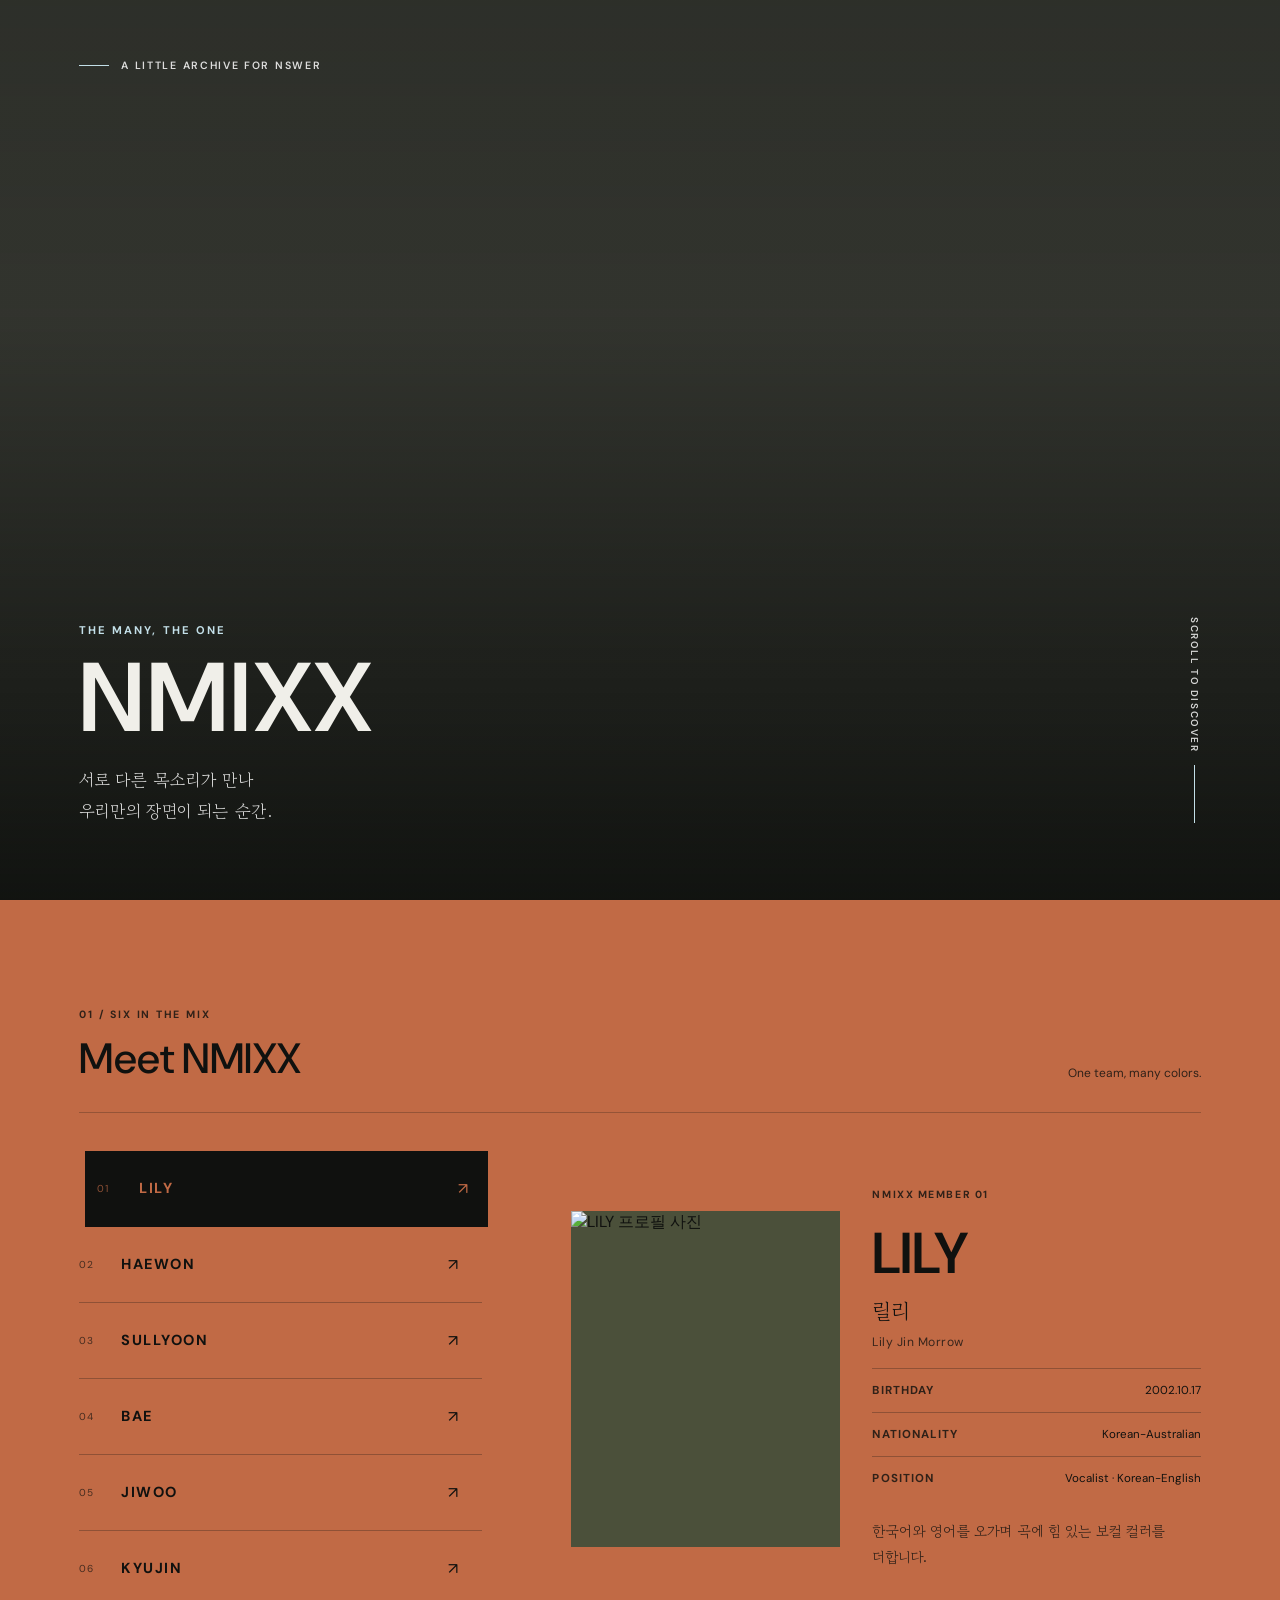
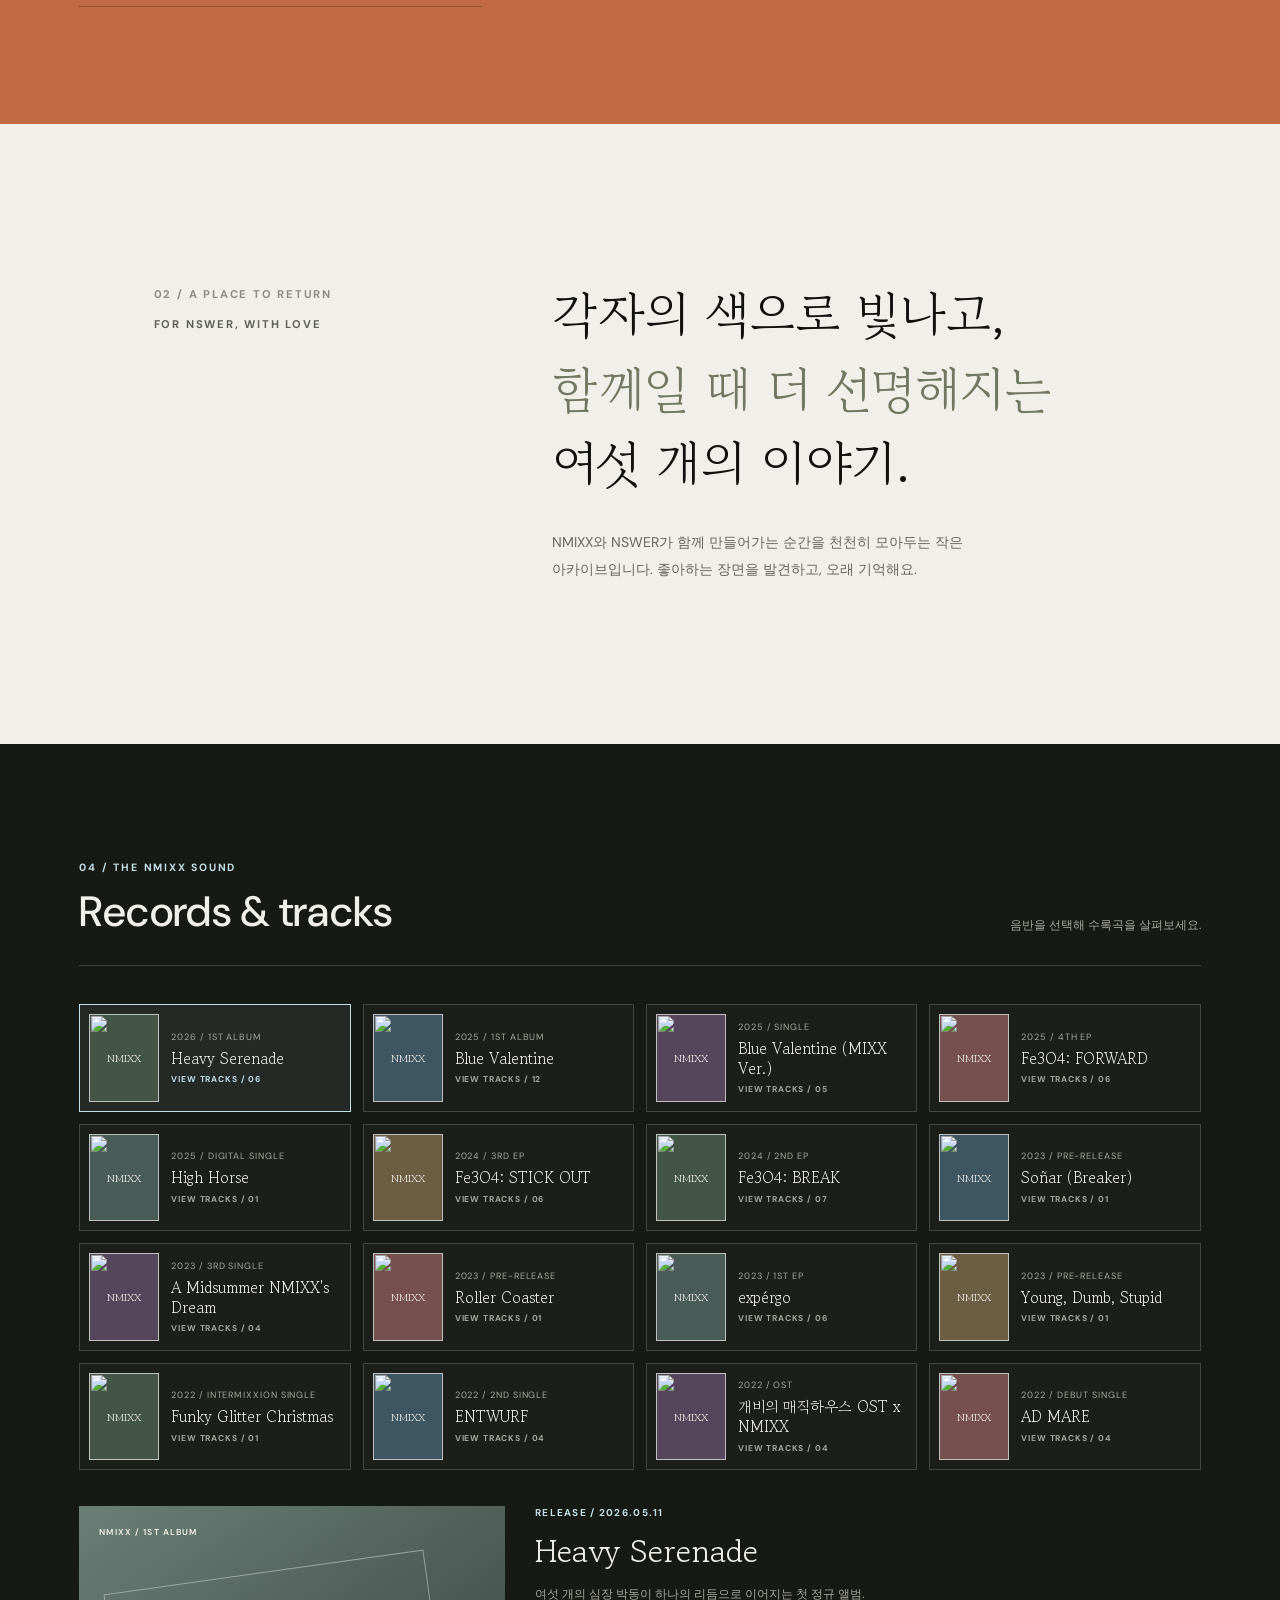
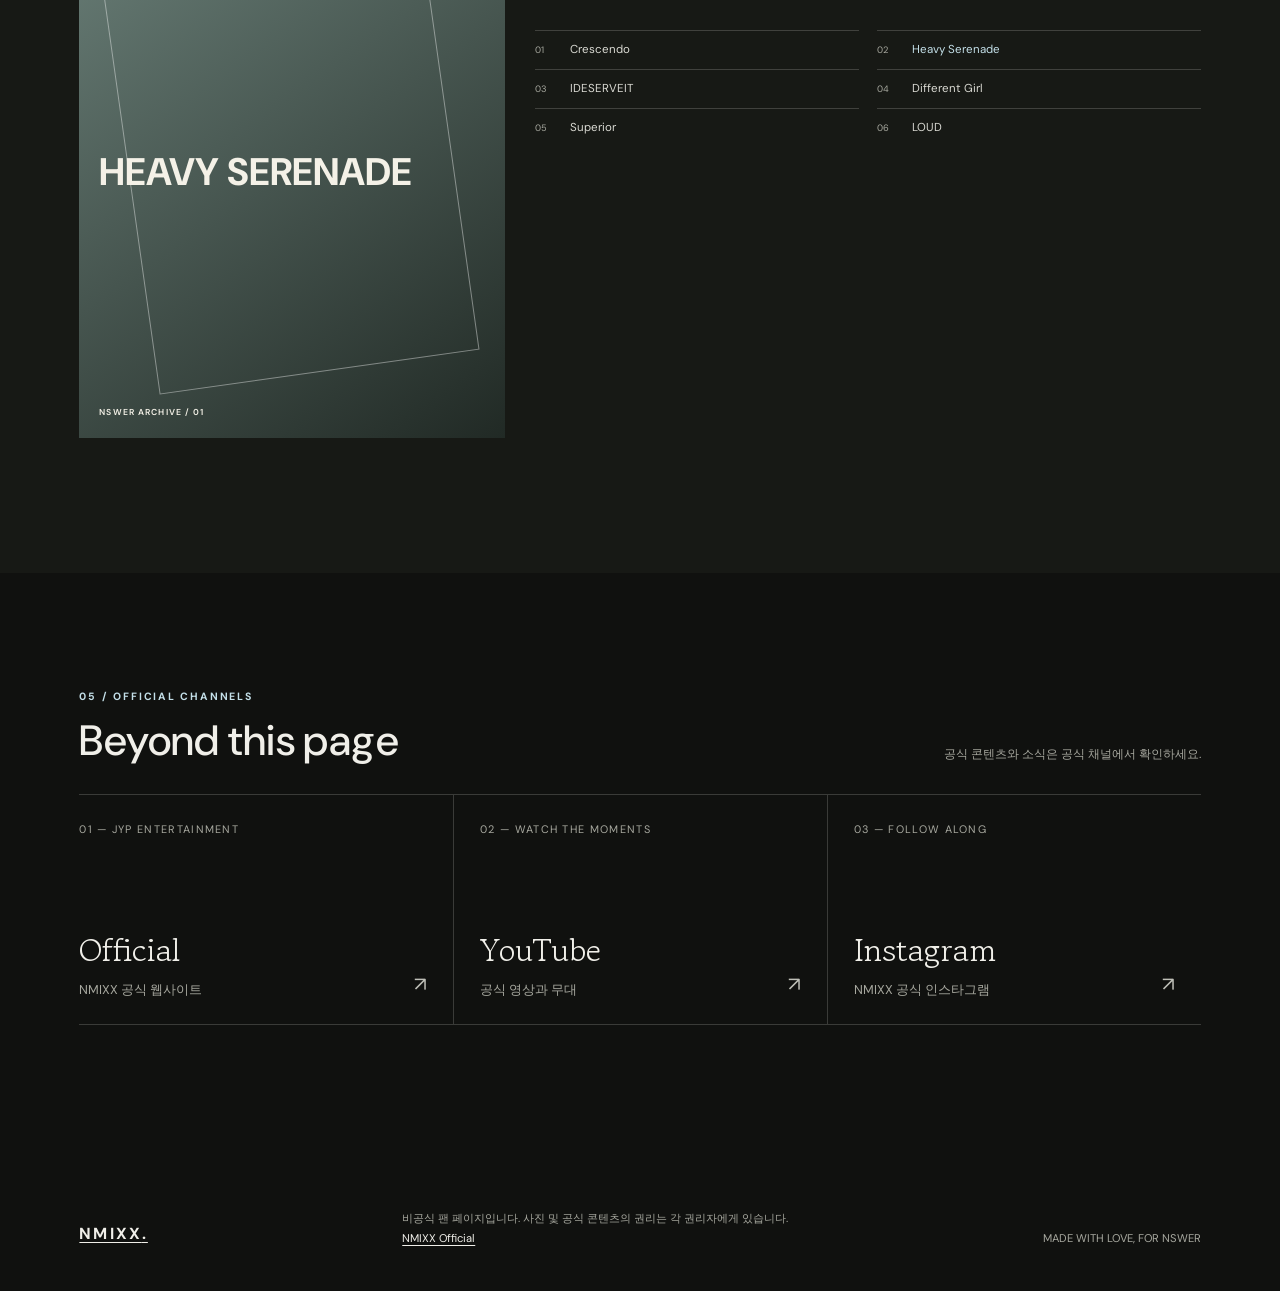
==== nmixx/index.html @ 380908ab "Add files via upload" ====
<!doctype html>
<html lang="ko">
<head>
  <meta charset="utf-8">
  <meta name="viewport" content="width=device-width, initial-scale=1">
  <meta name="theme-color" content="#10110f">
  <meta name="description" content="NMIXX와 NSWER의 순간을 모으는 비공식 팬 페이지.">
  <title>NMIXX — A little archive for NSWER</title>
  <link rel="preconnect" href="https://fonts.googleapis.com">
  <link rel="preconnect" href="https://fonts.gstatic.com" crossorigin>
  <link href="https://fonts.googleapis.com/css2?family=DM+Sans:wght@400;500;600;700&family=Gowun+Batang:wght@400;700&display=swap" rel="stylesheet">
  <link rel="stylesheet" href="css/site.css">
</head>
<body>
  <header class="site-header" id="site-header">
    <a class="wordmark" href="#top" aria-label="NMIXX 홈">NMIXX<span>.</span></a>
    <nav class="desktop-nav" aria-label="주요 메뉴">
      <a href="#members">Meet NMIXX</a>
      <a href="gallery.html">Gallery</a>
      <a href="#music">Music</a>
      <a href="#story">Our story</a>
      <a href="#official">Official links</a>
    </nav>
    <button class="menu-toggle" type="button" aria-expanded="false" aria-controls="mobile-nav">
      <span class="menu-icon" aria-hidden="true"><i></i><i></i></span>
      <span class="menu-label">Menu</span>
    </button>
    <nav class="mobile-nav" id="mobile-nav" aria-label="모바일 메뉴" inert>
      <a href="#members">Meet NMIXX</a>
      <a href="gallery.html">Gallery</a>
      <a href="#music">Music</a>
      <a href="#story">Our story</a>
      <a href="#official">Official links</a>
    </nav>
  </header>

  <main id="top">
    <section class="hero" aria-labelledby="hero-title">
      <p class="hero-topline">A little archive for NSWER</p>
      <div class="hero-content">
        <div class="hero-copy">
          <p class="eyebrow">The many, the one</p>
          <h1 id="hero-title">NMIXX</h1>
          <p class="hero-subtitle">서로 다른 목소리가 만나<br>우리만의 장면이 되는 순간.</p>
        </div>
        <span class="scroll-cue" aria-hidden="true">SCROLL TO DISCOVER</span>
      </div>
    </section>

    <section class="members" id="members">
      <div class="section-heading reveal">
        <div><p>01 / SIX IN THE MIX</p><h2>Meet NMIXX</h2></div>
        <span>One team, many colors.</span>
      </div>
      <div class="member-explorer reveal">
        <div class="member-selector" role="group" aria-label="멤버 프로필 선택">
          <button class="member-tab" type="button" data-member="0" aria-pressed="true" aria-controls="member-profile"><span class="member-tab-index">01</span><span class="member-tab-name">LILY</span><span class="member-tab-arrow" aria-hidden="true">↗</span></button>
          <button class="member-tab" type="button" data-member="1" aria-pressed="false" aria-controls="member-profile"><span class="member-tab-index">02</span><span class="member-tab-name">HAEWON</span><span class="member-tab-arrow" aria-hidden="true">↗</span></button>
          <button class="member-tab" type="button" data-member="2" aria-pressed="false" aria-controls="member-profile"><span class="member-tab-index">03</span><span class="member-tab-name">SULLYOON</span><span class="member-tab-arrow" aria-hidden="true">↗</span></button>
          <button class="member-tab" type="button" data-member="3" aria-pressed="false" aria-controls="member-profile"><span class="member-tab-index">04</span><span class="member-tab-name">BAE</span><span class="member-tab-arrow" aria-hidden="true">↗</span></button>
          <button class="member-tab" type="button" data-member="4" aria-pressed="false" aria-controls="member-profile"><span class="member-tab-index">05</span><span class="member-tab-name">JIWOO</span><span class="member-tab-arrow" aria-hidden="true">↗</span></button>
          <button class="member-tab" type="button" data-member="5" aria-pressed="false" aria-controls="member-profile"><span class="member-tab-index">06</span><span class="member-tab-name">KYUJIN</span><span class="member-tab-arrow" aria-hidden="true">↗</span></button>
        </div>
        <article class="member-profile" id="member-profile" aria-live="polite" aria-atomic="true">
          <img class="member-image" id="member-image" alt="LILY 프로필 사진">
          <div class="member-profile-copy">
            <p class="member-profile-index" id="member-index">NMIXX MEMBER 01</p>
            <h3 class="member-profile-name" id="member-name">LILY</h3>
            <p class="member-profile-native" id="member-native">릴리</p>
              <p class="member-profile-real-name" id="member-real-name">LILY</p>
            <div class="member-profile-facts">
              <p class="member-profile-fact"><span>BIRTHDAY</span><time id="member-birthday" datetime="2002-10-17">2002.10.17</time></p>
              <p class="member-profile-fact"><span>NATIONALITY</span><span id="member-nationality">Korean-Australian</span></p>
              <p class="member-profile-fact"><span>POSITION</span><span id="member-position">Vocalist · Korean-English</span></p>
            </div>
            <p class="member-profile-intro" id="member-intro">한국어와 영어를 오가며 곡에 힘 있는 보컬 컬러를 더합니다.</p>
          </div>
        </article>
      </div>
    </section>

    <section class="intro" id="story">
      <div class="intro-index reveal"><span>02 / A PLACE TO RETURN</span>FOR NSWER, WITH LOVE</div>
      <div class="intro-copy reveal">
        <h2>각자의 색으로 빛나고,<br><em>함께일 때 더 선명해지는</em><br>여섯 개의 이야기.</h2>
        <p class="intro-note">NMIXX와 NSWER가 함께 만들어가는 순간을 천천히 모아두는 작은 아카이브입니다. 좋아하는 장면을 발견하고, 오래 기억해요.</p>
      </div>
    </section>


    <section class="archive music-section" id="music">
      <div class="section-heading reveal">
        <div><p>04 / THE NMIXX SOUND</p><h2>Records & tracks</h2></div>
        <span>음반을 선택해 수록곡을 살펴보세요.</span>
      </div>
      <div class="album-browser reveal">
        <div class="album-picker" id="album-picker" role="list" aria-label="NMIXX 음반 전체"></div>
        <article class="album-detail" aria-live="polite" aria-atomic="true">
          <div class="album-art album-art--serenade" id="album-art" aria-label="Heavy Serenade 앨범 아트">
            <img class="album-cover-image" id="album-cover-image" src="https://d1meds70430yck.cloudfront.net/artists/nmixx/albums/1778468916611-2fcfcbe5.jpg" alt="Heavy Serenade 앨범 커버">
            <span class="album-art-overline" id="album-art-overline">NMIXX / 1ST ALBUM</span>
            <strong id="album-art-title">HEAVY<br>SERENADE</strong>
            <span class="album-art-mark">NSWER ARCHIVE / 01</span>
          </div>
          <div class="album-info">
            <p class="album-info-index" id="album-release">RELEASE / 2026.05.11</p>
            <h3><a id="album-title" href="https://open.spotify.com/search/NMIXX%20Heavy%20Serenade" target="_blank" rel="noreferrer">Heavy Serenade</a></h3>
            <p id="album-description">여섯 개의 심장 박동이 하나의 리듬으로 이어지는 첫 정규 앨범.</p>
            <ol class="track-list" id="track-list" aria-label="수록곡"></ol>
          </div>
        </article>
      </div>
    </section>

    <section class="archive official-section" id="official">
      <div class="section-heading reveal">
        <div><p>05 / OFFICIAL CHANNELS</p><h2>Beyond this page</h2></div>
        <span>공식 콘텐츠와 소식은 공식 채널에서 확인하세요.</span>
      </div>
      <div class="archive-grid">
        <a class="archive-link reveal" href="https://nmixx.jype.com/" target="_blank" rel="noreferrer">
          <span class="archive-number">01 — JYP ENTERTAINMENT</span><span class="archive-name">Official</span><span class="archive-description">NMIXX 공식 웹사이트</span><span class="archive-arrow" aria-hidden="true">↗</span>
        </a>
        <a class="archive-link reveal" href="https://www.youtube.com/c/NMIXXOfficial" target="_blank" rel="noreferrer">
          <span class="archive-number">02 — WATCH THE MOMENTS</span><span class="archive-name">YouTube</span><span class="archive-description">공식 영상과 무대</span><span class="archive-arrow" aria-hidden="true">↗</span>
        </a>
        <a class="archive-link reveal" href="https://www.instagram.com/nmixx_official/" target="_blank" rel="noreferrer">
          <span class="archive-number">03 — FOLLOW ALONG</span><span class="archive-name">Instagram</span><span class="archive-description">NMIXX 공식 인스타그램</span><span class="archive-arrow" aria-hidden="true">↗</span>
        </a>
      </div>
    </section>

  </main>

  <footer class="site-footer">
    <a class="footer-mark" href="#top">NMIXX<span>.</span></a>
    <p>비공식 팬 페이지입니다. 사진 및 공식 콘텐츠의 권리는 각 권리자에게 있습니다.<br><a href="https://nmixx.jype.com/" target="_blank" rel="noreferrer">NMIXX Official</a></p>
    <p>MADE WITH LOVE, FOR NSWER</p>
  </footer>

  <script src="js/site.js" defer></script>
</body>
</html>
---- nmixx/css/site.css ----
:root {
  color-scheme: dark;
  --ink: #10110f;
  --paper: #f0efe9;
  --muted: #a7a89f;
  --acid: #c3dfe8;
  --line: rgba(240, 239, 233, .19);
  --serif: "Gowun Batang", Georgia, serif;
  --sans: "DM Sans", "Malgun Gothic", sans-serif;
}

* { box-sizing: border-box; }
html { scroll-behavior: smooth; }
body {
  margin: 0;
  background: var(--ink);
  color: var(--paper);
  font-family: var(--sans);
  -webkit-font-smoothing: antialiased;
}
a { color: inherit; text-decoration: none; }
button { color: inherit; font: inherit; }
::selection { color: var(--ink); background: var(--acid); }

.site-header {
  position: fixed;
  z-index: 10;
  inset: 0 0 auto;
  display: flex;
  align-items: center;
  justify-content: space-between;
  min-height: 76px;
  padding: 0 6.2vw;
  color: var(--paper);
  background: rgba(16, 17, 15, .9);
  border-bottom: 1px solid rgba(240, 239, 233, .12);
  backdrop-filter: blur(14px);
  transform: translateY(-105%);
  transition: transform .45s cubic-bezier(.2,.7,.2,1);
}
.site-header.is-visible { transform: translateY(0); }
.wordmark { font-size: 1.08rem; font-weight: 700; letter-spacing: .12em; }
.wordmark span { color: var(--acid); }
.desktop-nav { display: flex; align-items: center; gap: 2.2rem; }
.desktop-nav a, .menu-toggle {
  font-size: .72rem;
  font-weight: 600;
  letter-spacing: .11em;
  text-transform: uppercase;
}
.desktop-nav a { color: #c9c9c2; transition: color .2s; }
.desktop-nav a:hover, .desktop-nav a:focus-visible { color: var(--acid); }
.menu-toggle {
  display: none;
  border: 0;
  background: transparent;
  cursor: pointer;
}
.mobile-nav { display: none; }

.hero {
  position: relative;
  display: flex;
  min-height: 680px;
  height: 100svh;
  align-items: flex-end;
  overflow: hidden;
  isolation: isolate;
  background: #33352f;
}
.hero::before, .hero::after { position: absolute; inset: 0; content: ""; pointer-events: none; }
.hero::before {
  z-index: -2;
  inset: -18% 0;
  background-image: url("https://d1meds70430yck.cloudfront.net/images/2026/09/30/gAAAAABqvKIhIqijRZtizznS_riI0pheNCxo2xA8edv8j97ZWO5IctZQIMdxApS8UF1ifLqfo2mUvzOSB4dbHTzO1W0Qj2kssRfggHt3ymOBjQN17YceEeHtkVYiIE6DFDy0-2aes8DiZArSMqCRaN5DKMsNcP7kSQ%3D%3D/3b52371044f7d9ab2bb0f0de5db0cc8addd6f538.jpg");
  background-position: center top;
  background-size: cover;
  transform: translate3d(0, calc(18vh + var(--hero-offset, 0px)), 0) scale(1.08);
  will-change: transform;
}
.hero::after {
  z-index: -1;
  background: linear-gradient(180deg, rgba(8, 10, 8, .13) 0%, rgba(8, 10, 8, .02) 35%, rgba(8, 10, 8, .78) 100%);
}
.hero-topline {
  position: absolute;
  top: 48px;
  left: 6.2vw;
  display: flex;
  align-items: center;
  gap: 12px;
  color: rgba(255,255,255,.84);
  font-size: .66rem;
  font-weight: 600;
  letter-spacing: .16em;
  text-transform: uppercase;
}
.hero-topline::before { width: 30px; height: 1px; background: var(--acid); content: ""; }
.hero-content {
  width: 100%;
  display: grid;
  grid-template-columns: 1fr auto;
  align-items: end;
  gap: 30px;
  padding: 0 6.2vw 8.2vh;
}
.hero-copy { max-width: 760px; }
.eyebrow {
  margin: 0 0 17px;
  color: var(--acid);
  font-size: .7rem;
  font-weight: 700;
  letter-spacing: .18em;
  text-transform: uppercase;
}
h1 {
  margin: 0;
  font-size: 6.1rem;
  font-weight: 600;
  letter-spacing: .025em;
  line-height: .9;
}
.hero-subtitle {
  max-width: 400px;
  margin: 22px 0 0;
  color: rgba(255,255,255,.82);
  font-family: var(--serif);
  font-size: 1.08rem;
  line-height: 1.8;
  word-break: keep-all;
}
.scroll-cue {
  display: flex;
  align-items: center;
  gap: 13px;
  padding-bottom: 3px;
  color: rgba(255,255,255,.82);
  font-size: .62rem;
  font-weight: 600;
  letter-spacing: .16em;
  writing-mode: vertical-rl;
}
.scroll-cue::after { width: 1px; height: 58px; background: var(--acid); content: ""; }

.intro {
  display: grid;
  grid-template-columns: minmax(140px, .7fr) minmax(0, 1.3fr);
  gap: 7vw;
  padding: 17vh 12vw 18vh;
  background: var(--paper);
  color: var(--ink);
}
.intro-index { padding-top: 10px; color: #5e6158; font-size: .7rem; font-weight: 700; letter-spacing: .16em; }
.intro-index span { display: block; margin-bottom: 16px; color: #8b8d84; }
.intro-copy { max-width: 760px; }
.intro h2 {
  margin: 0;
  font-family: var(--serif);
  font-size: 3.15rem;
  font-weight: 400;
  line-height: 1.48;
  word-break: keep-all;
}
.intro h2 em { color: #707861; font-style: normal; }
.intro-note { max-width: 420px; margin: 28px 0 0; color: #65675f; font-size: .88rem; line-height: 1.9; word-break: keep-all; }

.archive { padding: 13vh 6.2vw 15vh; }
.section-heading {
  display: flex;
  align-items: end;
  justify-content: space-between;
  gap: 24px;
  padding-bottom: 26px;
  border-bottom: 1px solid var(--line);
}
.section-heading p { margin: 0 0 10px; color: var(--acid); font-size: .66rem; font-weight: 700; letter-spacing: .17em; }
.section-heading h2 { margin: 0; font-size: 2.65rem; font-weight: 500; letter-spacing: .01em; }
.section-heading > span { padding-bottom: 5px; color: var(--muted); font-size: .75rem; }
.archive-grid { display: grid; grid-template-columns: repeat(3, 1fr); }
.archive-link {
  position: relative;
  display: flex;
  min-height: 230px;
  flex-direction: column;
  justify-content: space-between;
  padding: 27px 26px 25px 0;
  border-bottom: 1px solid var(--line);
  transition: color .2s;
}
.archive-link + .archive-link { padding-left: 26px; border-left: 1px solid var(--line); }
.archive-link:hover .archive-arrow, .archive-link:focus-visible .archive-arrow { color: var(--acid); transform: translate(4px, -4px); }
.archive-number { color: var(--muted); font-size: .68rem; letter-spacing: .12em; }
.archive-name { margin: auto 0 8px; font-family: var(--serif); font-size: 2rem; }
.archive-description { margin: 0; color: var(--muted); font-size: .8rem; }
.archive-arrow { position: absolute; right: 26px; bottom: 27px; color: #bfc0b8; font-size: 1.25rem; transition: transform .2s, color .2s; }

.gallery-section { padding-top: 11vh; }
.gallery-page .gallery-section { min-height: 100svh; padding-top: 14vh; }
.gallery-toolbar { display: flex; align-items: center; justify-content: space-between; gap: 20px; padding: 22px 0 24px; }
.gallery-filters { display: flex; flex-wrap: wrap; gap: 8px; }
.gallery-filter {
  display: inline-flex;
  align-items: center;
  gap: 9px;
  min-height: 36px;
  padding: 0 13px;
  border: 1px solid var(--line);
  background: transparent;
  color: var(--muted);
  font-size: .62rem;
  font-weight: 700;
  letter-spacing: .1em;
  cursor: pointer;
  transition: color .2s, background .2s, border-color .2s;
}
.gallery-filter:hover, .gallery-filter:focus-visible, .gallery-filter[aria-pressed="true"] { border-color: var(--acid); background: var(--acid); color: var(--ink); }
.gallery-filter span { opacity: .65; }
.gallery-count { color: var(--muted); font-size: .63rem; letter-spacing: .13em; }
.gallery-grid { display: grid; grid-template-columns: repeat(4, minmax(0, 1fr)); gap: 30px 18px; }
.gallery-item { min-width: 0; margin: 0; }
.gallery-item--wide { grid-column: span 2; }
.gallery-open {
  position: relative;
  display: block;
  width: 100%;
  padding: 0;
  overflow: hidden;
  border: 0;
  background: #242720;
  cursor: zoom-in;
}
.gallery-open img { display: block; width: 100%; aspect-ratio: 4 / 5; object-fit: cover; transition: transform .5s cubic-bezier(.2,.7,.2,1), filter .3s; }
.gallery-item--wide .gallery-open img { aspect-ratio: 4 / 3; }
.gallery-item--album .gallery-open img { aspect-ratio: 4 / 5; }
.gallery-open.has-image-fallback::after { position: absolute; inset: 0; display: grid; place-items: center; color: var(--acid); content: "NMIXX / MIXX ARCHIVE"; font-size: .65rem; letter-spacing: .16em; }
.gallery-open:hover img, .gallery-open:focus-visible img { transform: scale(1.035); filter: brightness(.82); }
.gallery-open:focus-visible { outline: 2px solid var(--acid); outline-offset: 3px; }
.gallery-open-mark { position: absolute; right: 14px; bottom: 12px; color: white; font-size: 1.2rem; opacity: 0; transform: translate(-4px, 4px); transition: opacity .2s, transform .2s; }
.gallery-open:hover .gallery-open-mark, .gallery-open:focus-visible .gallery-open-mark { opacity: 1; transform: translate(0); }
.gallery-item figcaption { display: flex; flex-direction: column; gap: 5px; padding-top: 12px; }
.gallery-item figcaption span { color: var(--muted); font-size: .58rem; letter-spacing: .13em; }
.gallery-item figcaption strong { font-family: var(--serif); font-size: 1.05rem; font-weight: 400; }
.gallery-item[hidden] { display: none; }
.gallery-lightbox {
  position: fixed;
  width: min(1100px, calc(100% - 36px));
  max-width: none;
  max-height: calc(100% - 36px);
  padding: 24px;
  overflow: visible;
  border: 1px solid rgba(240,239,233,.2);
  background: #10110f;
  color: var(--paper);
}
.gallery-lightbox::backdrop { background: rgba(6,7,6,.88); backdrop-filter: blur(8px); }
.gallery-lightbox figure { margin: 0; }
.gallery-lightbox img { display: block; max-width: 100%; max-height: 78svh; margin: 0 auto; object-fit: contain; }
.gallery-lightbox figcaption { padding-top: 14px; color: var(--muted); font-family: var(--serif); font-size: 1rem; }
.lightbox-close { position: absolute; top: 8px; right: 10px; z-index: 1; width: 38px; height: 38px; border: 0; background: var(--ink); color: var(--paper); font-size: 1.5rem; cursor: pointer; }

.music-section { background: #171915; }
.album-browser { display: grid; grid-template-columns: minmax(0, 1fr); gap: 36px; padding-top: 38px; }
.album-picker { display: grid; grid-template-columns: repeat(4, minmax(0, 1fr)); align-content: start; gap: 12px; }
.album-choice {
  display: grid;
  grid-template-columns: 54px minmax(0, 1fr);
  align-items: center;
  gap: 5px 12px;
  width: 100%;
  min-height: 76px;
  padding: 12px 10px 12px 0;
  border: 0;
  border-bottom: 1px solid var(--line);
  background: transparent;
  color: var(--paper);
  text-align: left;
  cursor: pointer;
  transition: color .2s, padding .2s, background .2s;
}
.album-choice > span:first-child { grid-row: span 2; color: var(--muted); font-size: .66rem; }
.album-choice strong { min-width: 0; font-family: var(--serif); font-size: 1.05rem; font-weight: 400; overflow-wrap: anywhere; }
.album-choice > span:last-child { color: var(--muted); font-size: .55rem; letter-spacing: .12em; }
.album-choice:hover, .album-choice:focus-visible, .album-choice[aria-pressed="true"] { padding-left: 12px; background: rgba(195,223,232,.1); color: var(--acid); }
.album-choice:focus-visible { outline: 1px solid var(--acid); outline-offset: -1px; }
.album-option {
  display: grid;
  grid-template-columns: 70px minmax(0, 1fr);
  align-items: center;
  gap: 12px;
  min-width: 0;
  padding: 9px;
  border: 1px solid var(--line);
  background: rgba(255,255,255,.02);
  cursor: pointer;
  transition: border-color .2s, background .2s;
}
.album-option.is-active { border-color: var(--acid); background: rgba(195,223,232,.08); }
.album-option-cover { position: relative; aspect-ratio: 4 / 5; overflow: hidden; background: #273035; }
.album-option-cover img { display: block; width: 100%; height: 100%; object-fit: cover; }
.album-option-cover.has-fallback::after { position: absolute; inset: 0; display: grid; place-items: center; padding: 5px; color: var(--paper); content: "NMIXX"; font-family: var(--serif); font-size: .7rem; text-align: center; }
.album-option-copy { display: grid; gap: 6px; min-width: 0; }
.album-option-year { color: var(--muted); font-size: .57rem; letter-spacing: .1em; }
.album-option-name { color: var(--paper); font-family: var(--serif); font-size: .95rem; line-height: 1.3; overflow-wrap: anywhere; }
button.album-option-name { width: 100%; padding: 0; border: 0; background: transparent; text-align: left; cursor: pointer; }
.album-option-name:focus-visible { outline: 1px solid var(--acid); outline-offset: 3px; }
.album-select { justify-self: start; padding: 0; border: 0; background: none; color: var(--muted); font-size: .53rem; font-weight: 700; letter-spacing: .1em; cursor: pointer; }
.album-select:focus-visible, .album-option.is-active .album-select { color: var(--acid); }
.album-select:focus-visible { outline: 1px solid var(--acid); outline-offset: 3px; }
.album-detail { display: grid; grid-template-columns: minmax(190px, .78fr) minmax(0, 1.22fr); align-items: start; gap: 30px; min-width: 0; }
.album-art {
  position: relative;
  display: flex;
  min-width: 0;
  aspect-ratio: 4 / 5;
  flex-direction: column;
  justify-content: space-between;
  padding: 20px;
  overflow: hidden;
  isolation: isolate;
  color: #f4f1e7;
}
.album-art::before, .album-art::after { position: absolute; inset: 0; content: ""; pointer-events: none; }
.album-art::before { z-index: -1; background: linear-gradient(180deg, rgba(12,15,16,.12), rgba(12,15,16,.42)); }
.album-art::after { z-index: 1; inset: 12%; border: 1px solid rgba(255,255,255,.4); transform: rotate(-8deg); }
.album-art--serenade { background-color: #344238; }
.album-art--valentine { background-color: #355564; }
.album-art--forward { background-color: #6b4c3b; }
.album-art--stickout { background-color: #71372e; }
.album-art--tone-0 { background-color: #435547; }
.album-art--tone-1 { background-color: #3d5661; }
.album-art--tone-2 { background-color: #56465b; }
.album-art--tone-3 { background-color: #75504f; }
.album-art--tone-4 { background-color: #4a5c58; }
.album-art--tone-5 { background-color: #6b5e42; }
.album-art.has-fallback-cover .album-cover-image { display: none; }
.album-art.has-fallback-cover::before { background: linear-gradient(145deg, rgba(195,223,232,.3), rgba(12,15,16,.62)); }
.album-cover-image { position: absolute; z-index: -2; inset: 0; display: block; width: 100%; height: 100%; object-fit: cover; }
.album-art > *:not(.album-cover-image) { position: relative; z-index: 2; }
.album-art-overline, .album-art-mark { font-size: .54rem; font-weight: 600; letter-spacing: .13em; }
.album-art > strong { font-size: 2.4rem; font-weight: 700; line-height: .92; overflow-wrap: anywhere; white-space: pre-line; }
.album-info { min-width: 0; }
.album-info-index { margin: 0 0 12px; color: var(--acid); font-size: .62rem; font-weight: 700; letter-spacing: .13em; }
.album-info h3 { margin: 0; font-family: var(--serif); font-size: 2rem; font-weight: 400; line-height: 1.25; overflow-wrap: anywhere; }
.album-info h3 a { color: inherit; text-decoration: none; }
.album-info h3 a:focus-visible { outline: 2px solid var(--acid); outline-offset: 4px; }
.album-info > p:not(.album-info-index) { max-width: 420px; margin: 12px 0 24px; color: var(--muted); font-size: .78rem; line-height: 1.8; word-break: keep-all; }
.track-list { display: grid; grid-template-columns: repeat(2, minmax(0, 1fr)); gap: 0 18px; margin: 0; padding: 0; list-style: none; counter-reset: tracks; }
.track-list li { display: grid; grid-template-columns: 27px minmax(0, 1fr); gap: 8px; align-items: baseline; min-width: 0; padding: 11px 0; border-top: 1px solid var(--line); counter-increment: tracks; color: #d9d9d2; font-size: .72rem; line-height: 1.4; overflow-wrap: anywhere; }
.track-list li::before { content: counter(tracks, decimal-leading-zero); color: var(--muted); font-size: .58rem; }
.track-list li.is-title-track { color: var(--acid); }
.track-list li a { display: block; min-width: 0; color: inherit; text-decoration: none; }
.track-list li a:focus-visible { outline: 1px solid var(--acid); outline-offset: 3px; }

.members {
  padding: 12vh 6.2vw 13vh;
  background: #d6e9ed;
  color: var(--ink);
  transition: background-color .35s ease;
}
.members.member-theme--lily { background: #c16a45; }
.members.member-theme--haewon { background: #62a2c0; }
.members.member-theme--sullyoon { background: #a28b5f; }
.members.member-theme--bae { background: #c08330; }
.members.member-theme--jiwoo { background: #b65c78; }
.members.member-theme--kyujin { background: #7286bf; }
.members .section-heading { border-color: rgba(16,17,15,.25); }
.members .section-heading p { color: rgba(16,17,15,.82); }
.members .section-heading > span { color: rgba(16,17,15,.82); }
.member-explorer {
  display: grid;
  grid-template-columns: minmax(220px, .78fr) minmax(0, 1.22fr);
  gap: 7vw;
  padding-top: 38px;
}
.member-selector { display: grid; align-content: start; }
.member-tab {
  display: grid;
  grid-template-columns: 42px 1fr 20px;
  align-items: center;
  width: 100%;
  min-height: 76px;
  padding: 0 14px 0 0;
  border: 0;
  border-bottom: 1px solid rgba(16,17,15,.28);
  background: transparent;
  color: var(--ink);
  text-align: left;
  cursor: pointer;
  transition: background .22s ease, color .22s ease, padding .22s ease, transform .22s ease;
}
.member-tab[data-member="0"] { --member-color: #c16a45; }
.member-tab[data-member="1"] { --member-color: #62a2c0; }
.member-tab[data-member="2"] { --member-color: #a28b5f; }
.member-tab[data-member="3"] { --member-color: #c08330; }
.member-tab[data-member="4"] { --member-color: #b65c78; }
.member-tab[data-member="5"] { --member-color: #7286bf; }
.member-tab:hover, .member-tab:focus-visible, .member-tab[aria-pressed="true"] {
  padding-left: 12px;
  background: var(--ink);
  color: var(--member-color);
  transform: translateX(6px);
}
.member-tab:focus-visible { outline: 2px solid var(--ink); outline-offset: 3px; }
.member-tab-index { font-size: .63rem; letter-spacing: .1em; opacity: .7; }
.member-tab-name { font-size: .91rem; font-weight: 700; letter-spacing: .1em; }
.member-tab-arrow { font-size: 1rem; transition: transform .22s ease; }
.member-tab:hover .member-tab-arrow, .member-tab[aria-pressed="true"] .member-tab-arrow { transform: translateX(4px); }
.member-profile {
  display: grid;
  grid-template-columns: minmax(170px, .82fr) minmax(0, 1fr);
  align-items: center;
  gap: 32px;
  min-width: 0;
}
.member-image { display: block; width: 100%; aspect-ratio: 4 / 5; object-fit: cover; background: #4b503a; }
.member-profile-copy { min-width: 0; }
.member-profile-index { margin: 0 0 24px; color: rgba(16,17,15,.82); font-size: .65rem; font-weight: 700; letter-spacing: .15em; }
.member-profile-name { margin: 0; font-size: 3.6rem; font-weight: 600; line-height: 1; overflow-wrap: anywhere; }
.member-profile-native { margin: 12px 0 0; font-family: var(--serif); font-size: 1.35rem; }
.member-profile-real-name { margin: 8px 0 0; color: rgba(16,17,15,.78); font-size: .76rem; letter-spacing: .04em; }
.member-profile-facts { display: grid; gap: 0; margin-top: 18px; }
.member-profile-fact { display: flex; justify-content: space-between; gap: 16px; margin: 0; padding: 14px 0; border-top: 1px solid rgba(16,17,15,.28); font-size: .72rem; }
.member-profile-fact span:first-child { color: rgba(16,17,15,.82); font-weight: 700; letter-spacing: .1em; }
.member-profile-intro { margin: 18px 0 0; color: rgba(16,17,15,.82); font-family: var(--serif); font-size: .9rem; line-height: 1.8; word-break: keep-all; }

.site-footer {
  display: flex;
  align-items: end;
  justify-content: space-between;
  gap: 30px;
  padding: 48px 6.2vw 42px;
  color: var(--muted);
  font-size: .7rem;
  line-height: 1.8;
}
.footer-mark { color: var(--paper); font-size: 1rem; font-weight: 700; letter-spacing: .13em; }
.site-footer p { margin: 0; }
.site-footer a { color: var(--paper); text-decoration: underline; text-underline-offset: 3px; }
.reveal { opacity: 0; transform: translateY(24px); transition: opacity .7s ease, transform .7s cubic-bezier(.2,.7,.2,1); }
.reveal.is-in-view { opacity: 1; transform: translateY(0); }

@media (max-width: 760px) {
  .site-header { min-height: 64px; padding: 0 22px; }
  .desktop-nav { display: none; }
  .menu-toggle { display: inline-flex; align-items: center; gap: 10px; padding: 12px 0; font-size: .66rem; }
  .menu-icon { display: grid; gap: 5px; width: 18px; }
  .menu-icon i { display: block; height: 1px; background: currentColor; transition: transform .2s; }
  .menu-toggle[aria-expanded="true"] .menu-icon i:first-child { transform: translateY(3px) rotate(45deg); }
  .menu-toggle[aria-expanded="true"] .menu-icon i:last-child { transform: translateY(-3px) rotate(-45deg); }
  .mobile-nav {
    position: absolute;
    inset: 64px 0 auto;
    display: grid;
    gap: 0;
    padding: 0 22px;
    overflow: hidden;
    background: rgba(16,17,15,.96);
    max-height: 0;
    transition: max-height .3s ease, padding .3s ease;
  }
  .mobile-nav.is-open { max-height: 340px; padding: 8px 22px 20px; }
  .mobile-nav a { padding: 13px 0; border-top: 1px solid var(--line); color: #d3d3cb; font-size: .74rem; letter-spacing: .08em; }
  .hero { min-height: 620px; height: 100svh; max-height: 920px; }
  .hero::before {
    background-image: url("https://d1meds70430yck.cloudfront.net/images/2026/09/30/gAAAAABqvIeXqddbfvSoG50ZqBBJu84pTSoM2ujSBKNfVXCbJpQa1Ip3KAnRwAHRNyABldLEQdpBncDLPQH21VVjtwwZZ7HBP79kBayVY1C6tO9GMSvXE7p22eyqiHouS1Ae8-oR4WWJKhJ96erf85F8vFxj3LeA3A%3D%3D/d5caa90fa546cc03b271c3b1a1df7765ea4291bf.jpg");
    background-position: center top;
  }
  .hero-topline { top: 30px; left: 22px; font-size: .58rem; }
  .hero-content { grid-template-columns: 1fr; padding: 0 22px 9vh; }
  h1 { font-size: 4.1rem; }
  .hero-subtitle { max-width: 300px; margin-top: 16px; font-size: .96rem; }
  .scroll-cue { position: absolute; right: 23px; bottom: 9vh; font-size: .55rem; }
  .scroll-cue::after { height: 42px; }
  .intro { grid-template-columns: 1fr; gap: 38px; padding: 12vh 22px 13vh; }
  .intro h2 { font-size: 2.15rem; }
  .intro-note { margin-top: 20px; font-size: .82rem; }
  .archive { padding: 10vh 22px 12vh; }
  .section-heading { align-items: start; flex-direction: column; gap: 14px; }
  .section-heading h2 { font-size: 2rem; }
  .section-heading > span { font-size: .68rem; }
  .archive-grid { grid-template-columns: 1fr; }
  .archive-link { min-height: 164px; padding: 20px 34px 20px 0; }
  .archive-link + .archive-link { padding-left: 0; border-left: 0; }
  .archive-name { font-size: 1.7rem; }
  .archive-arrow { right: 3px; bottom: 22px; }
  .members { padding: 10vh 22px 11vh; }
  .member-explorer { grid-template-columns: minmax(0, 1fr); gap: 28px; padding-top: 28px; }
  .member-selector { grid-template-columns: repeat(2, minmax(0, 1fr)); gap: 0 10px; }
  .member-tab { grid-template-columns: 30px 1fr 16px; min-height: 62px; padding-right: 6px; }
  .member-tab:hover, .member-tab:focus-visible, .member-tab[aria-pressed="true"] { padding-left: 8px; transform: translateX(2px); }
  .member-tab-name { font-size: .72rem; }
  .member-profile { grid-template-columns: minmax(0, .8fr) minmax(0, 1fr); gap: 18px; }
  .member-profile-index { margin-bottom: 16px; font-size: .57rem; }
  .member-profile-name { font-size: 2.15rem; }
  .member-profile-native { margin-top: 9px; font-size: 1.1rem; }
  .member-profile-real-name { margin-top: 6px; font-size: .68rem; }
  .member-profile-facts { margin-top: 12px; }
  .member-profile-fact { flex-direction: column; gap: 6px; padding: 9px 0; font-size: .68rem; }
  .member-profile-intro { margin-top: 12px; font-size: .78rem; }
  .gallery-toolbar { align-items: start; flex-direction: column; gap: 14px; }
  .gallery-grid { grid-template-columns: repeat(2, minmax(0, 1fr)); gap: 24px 12px; }
  .gallery-item--wide { grid-column: span 2; }
  .gallery-item figcaption strong { font-size: .95rem; }
  .gallery-lightbox { width: calc(100% - 20px); padding: 12px; }
  .album-browser { grid-template-columns: minmax(0, 1fr); gap: 26px; padding-top: 28px; }
  .album-picker { grid-template-columns: repeat(2, minmax(0, 1fr)); gap: 8px; }
  .album-option { grid-template-columns: 48px minmax(0, 1fr); gap: 8px; padding: 7px; }
  .album-option-name { font-size: .78rem; }
  .album-option-year { font-size: .51rem; }
  .album-select { font-size: .48rem; }
  .album-choice { grid-template-columns: 1fr; gap: 5px; min-height: 90px; padding: 10px 8px; }
  .album-choice > span:first-child { grid-row: auto; }
  .album-choice strong { font-size: .9rem; }
  .album-choice:hover, .album-choice:focus-visible, .album-choice[aria-pressed="true"] { padding-left: 10px; }
  .album-detail { grid-template-columns: minmax(105px, .72fr) minmax(0, 1.28fr); gap: 14px; }
  .album-art { padding: 11px; }
  .album-art > strong { font-size: 1.25rem; }
  .album-art-overline, .album-art-mark { font-size: .43rem; }
  .album-info h3 { font-size: 1.45rem; }
  .album-info > p:not(.album-info-index) { margin: 8px 0 16px; font-size: .72rem; }
  .track-list { grid-template-columns: 1fr; }
  .track-list li { padding: 8px 0; font-size: .68rem; }
  .site-footer { align-items: start; flex-direction: column; padding: 34px 22px; }
}

@media (prefers-reduced-motion: reduce) {
  *, *::before, *::after { scroll-behavior: auto !important; transition-duration: .01ms !important; animation-duration: .01ms !important; }
  .hero::before { transform: translate3d(0, 18vh, 0) scale(1.04); }
  .reveal { opacity: 1; transform: none; }
}
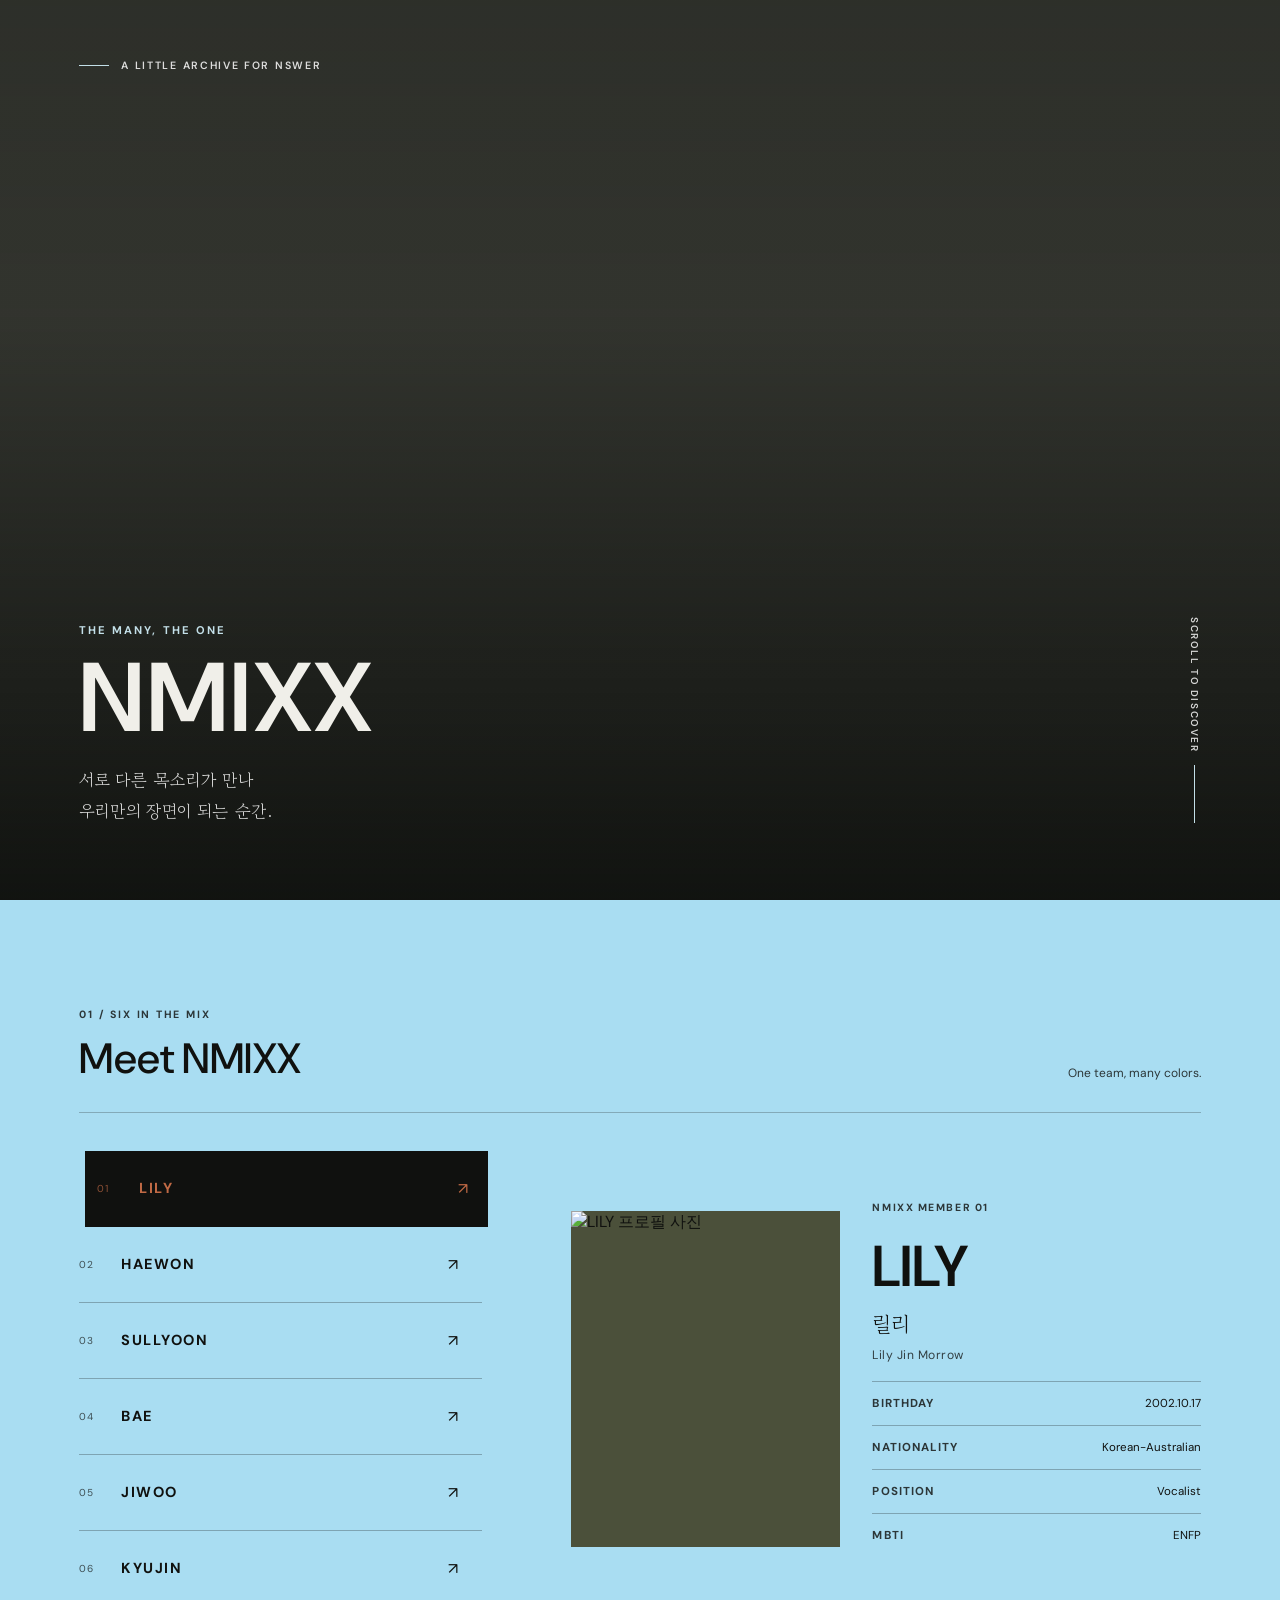
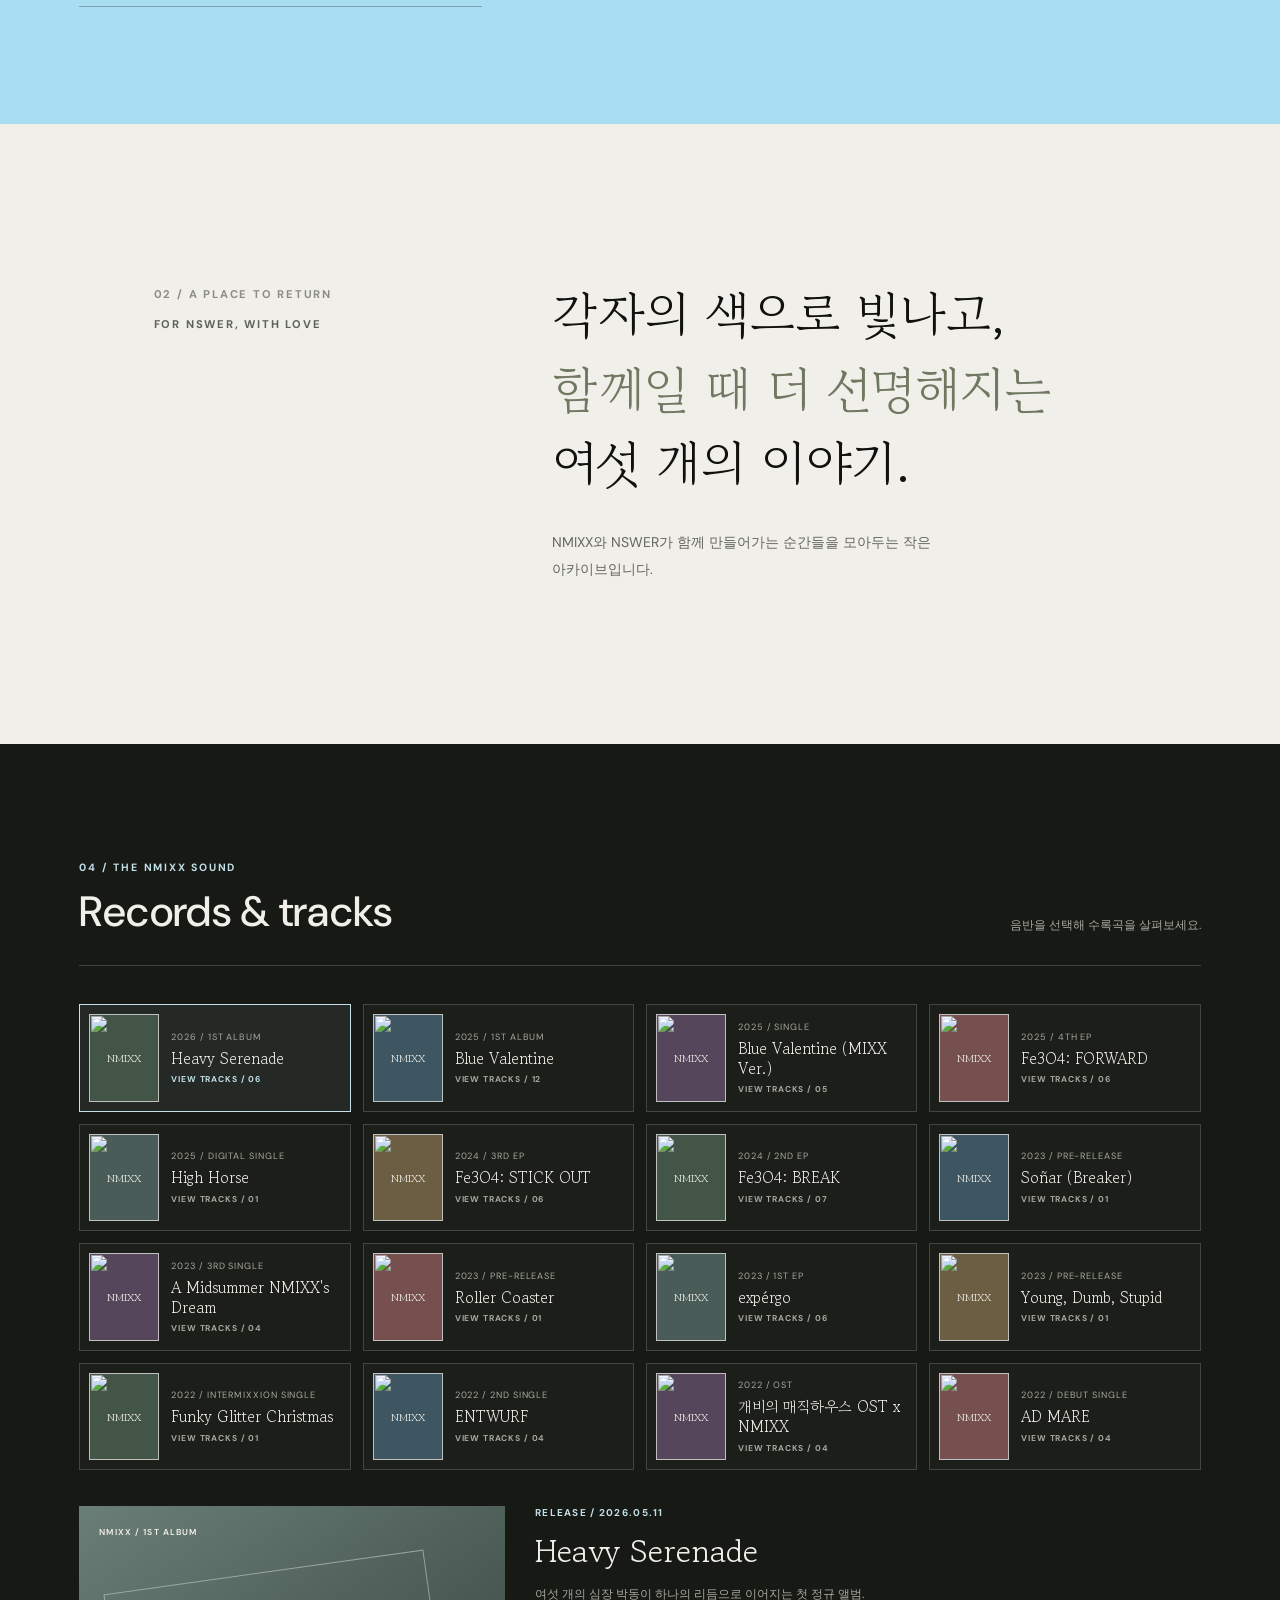
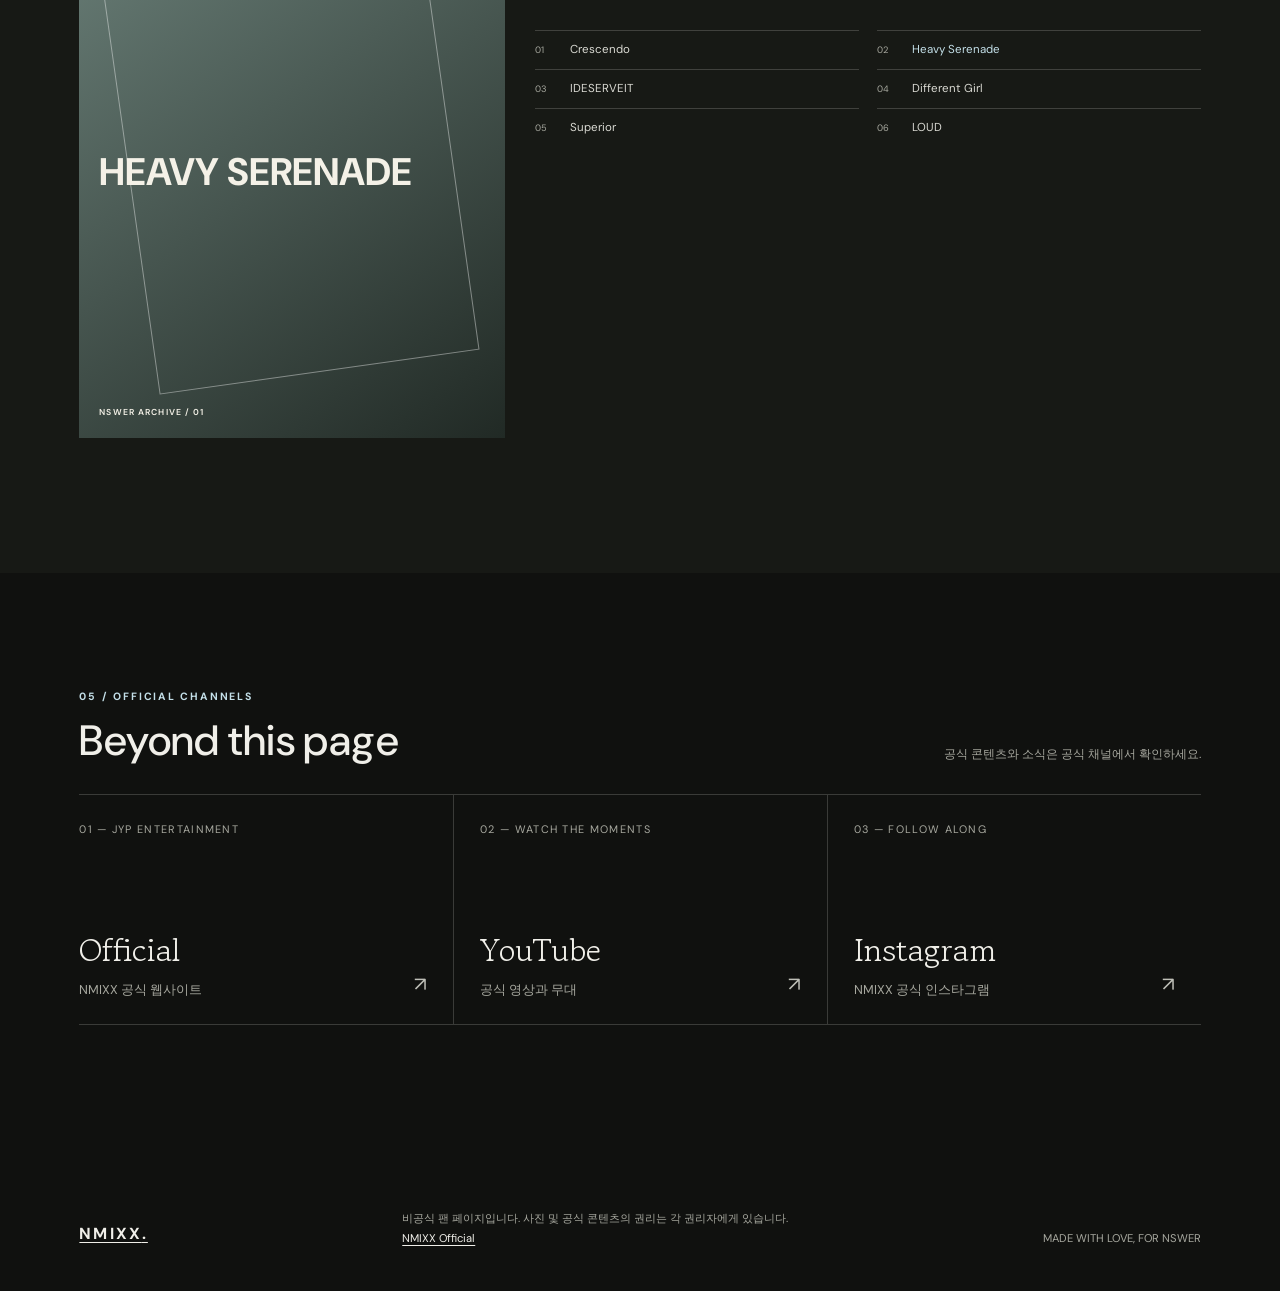
==== commit 347996ad: "Add files via upload" ====
--- a/nmixx/index.html
+++ b/nmixx/index.html
@@ -72,8 +72,8 @@
               <p class="member-profile-fact"><span>BIRTHDAY</span><time id="member-birthday" datetime="2002-10-17">2002.10.17</time></p>
               <p class="member-profile-fact"><span>NATIONALITY</span><span id="member-nationality">Korean-Australian</span></p>
               <p class="member-profile-fact"><span>POSITION</span><span id="member-position">Vocalist · Korean-English</span></p>
+              <p class="member-profile-fact"><span>MBTI</span><span  id="member-mbti">ENFP</span></p>
             </div>
-            <p class="member-profile-intro" id="member-intro">한국어와 영어를 오가며 곡에 힘 있는 보컬 컬러를 더합니다.</p>
           </div>
         </article>
       </div>
@@ -83,7 +83,7 @@
       <div class="intro-index reveal"><span>02 / A PLACE TO RETURN</span>FOR NSWER, WITH LOVE</div>
       <div class="intro-copy reveal">
         <h2>각자의 색으로 빛나고,<br><em>함께일 때 더 선명해지는</em><br>여섯 개의 이야기.</h2>
-        <p class="intro-note">NMIXX와 NSWER가 함께 만들어가는 순간을 천천히 모아두는 작은 아카이브입니다. 좋아하는 장면을 발견하고, 오래 기억해요.</p>
+        <p class="intro-note">NMIXX와 NSWER가 함께 만들어가는 순간들을 모아두는 작은 아카이브입니다.</p>
       </div>
     </section>
 
--- a/nmixx/css/site.css
+++ b/nmixx/css/site.css
@@ -141,7 +141,6 @@
   writing-mode: vertical-rl;
 }
 .scroll-cue::after { width: 1px; height: 58px; background: var(--acid); content: ""; }
-
 .intro {
   display: grid;
   grid-template-columns: minmax(140px, .7fr) minmax(0, 1.3fr);
@@ -163,7 +162,6 @@
 }
 .intro h2 em { color: #707861; font-style: normal; }
 .intro-note { max-width: 420px; margin: 28px 0 0; color: #65675f; font-size: .88rem; line-height: 1.9; word-break: keep-all; }
-
 .archive { padding: 13vh 6.2vw 15vh; }
 .section-heading {
   display: flex;
@@ -357,12 +355,12 @@
   color: var(--ink);
   transition: background-color .35s ease;
 }
-.members.member-theme--lily { background: #c16a45; }
-.members.member-theme--haewon { background: #62a2c0; }
-.members.member-theme--sullyoon { background: #a28b5f; }
-.members.member-theme--bae { background: #c08330; }
-.members.member-theme--jiwoo { background: #b65c78; }
-.members.member-theme--kyujin { background: #7286bf; }
+.members.member-theme--lily { background: #A9DDF2; }
+.members.member-theme--haewon { background: #F2F0E8; }
+.members.member-theme--sullyoon { background: #9BAFE0; }
+.members.member-theme--bae { background: #F7DFA0; }
+.members.member-theme--jiwoo { background: #F2A7AE; }
+.members.member-theme--kyujin { background: #E9B4D0; }
 .members .section-heading { border-color: rgba(16,17,15,.25); }
 .members .section-heading p { color: rgba(16,17,15,.82); }
 .members .section-heading > span { color: rgba(16,17,15,.82); }
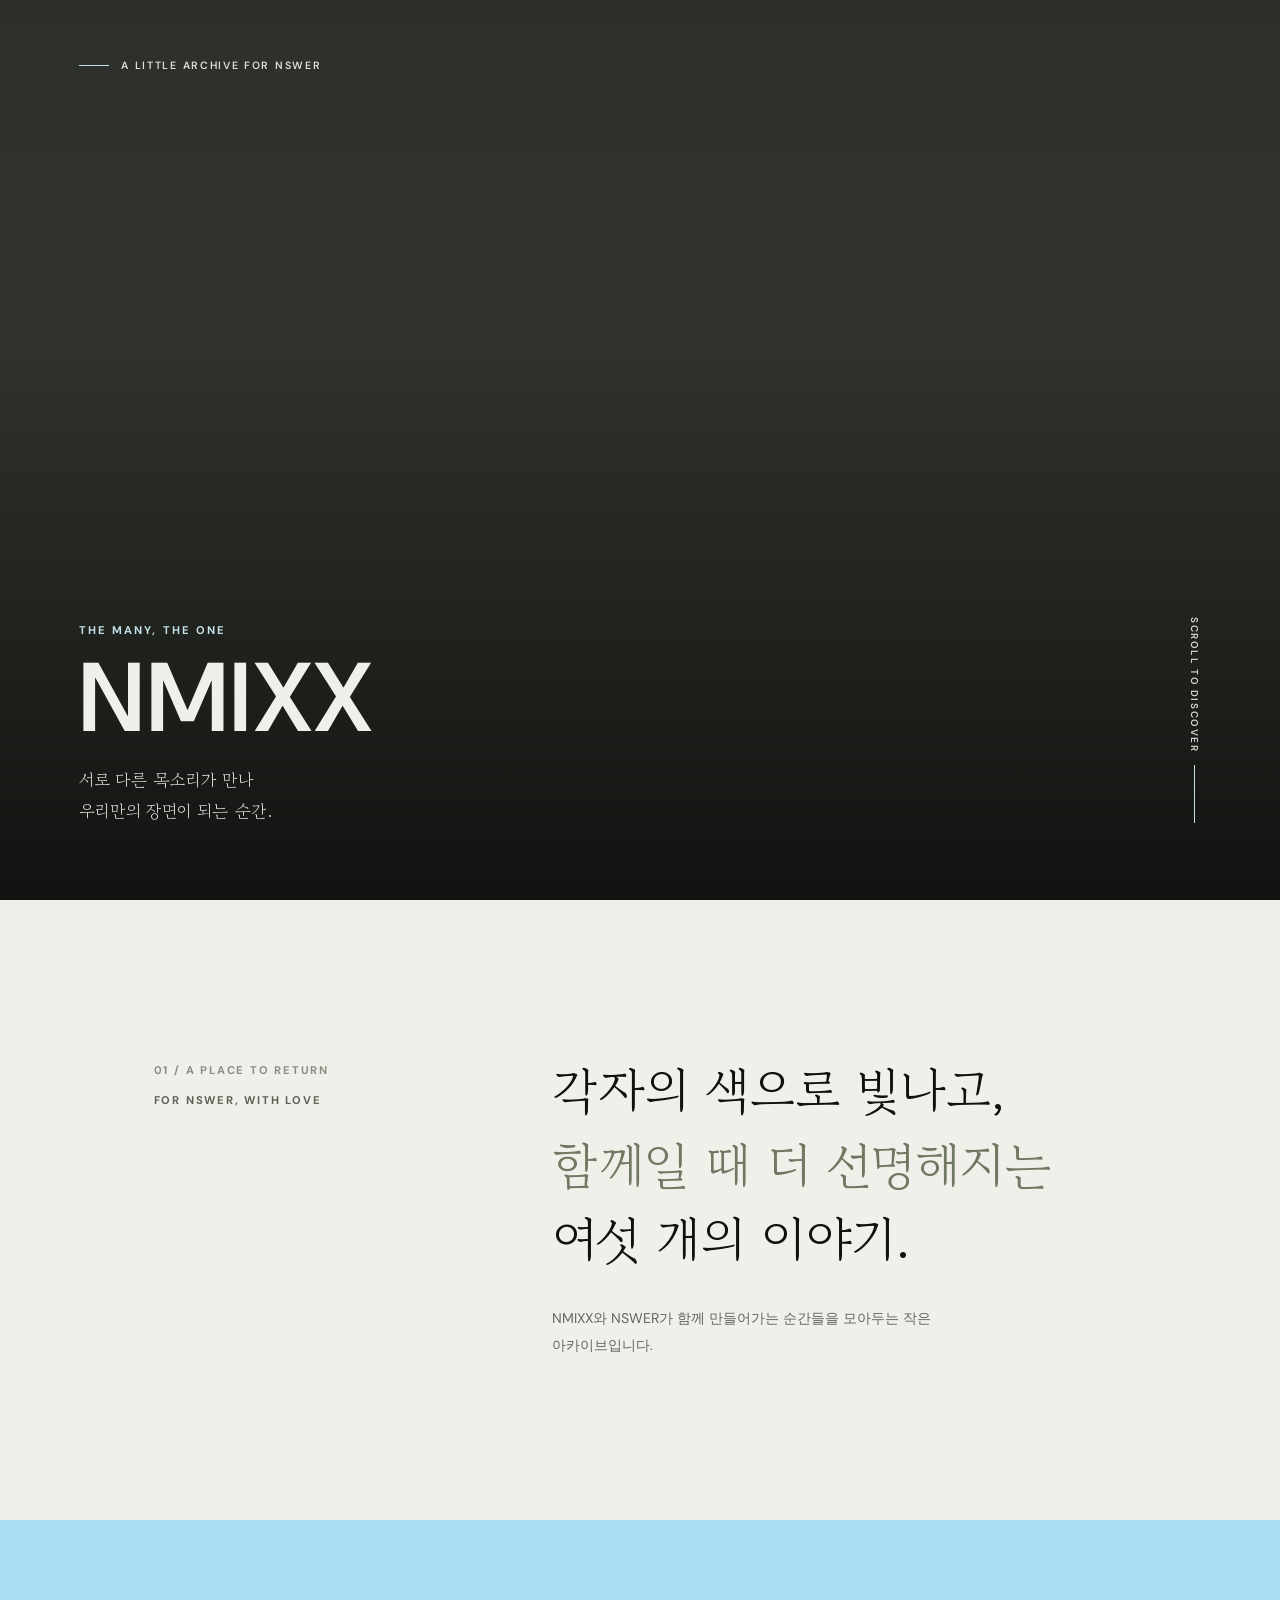
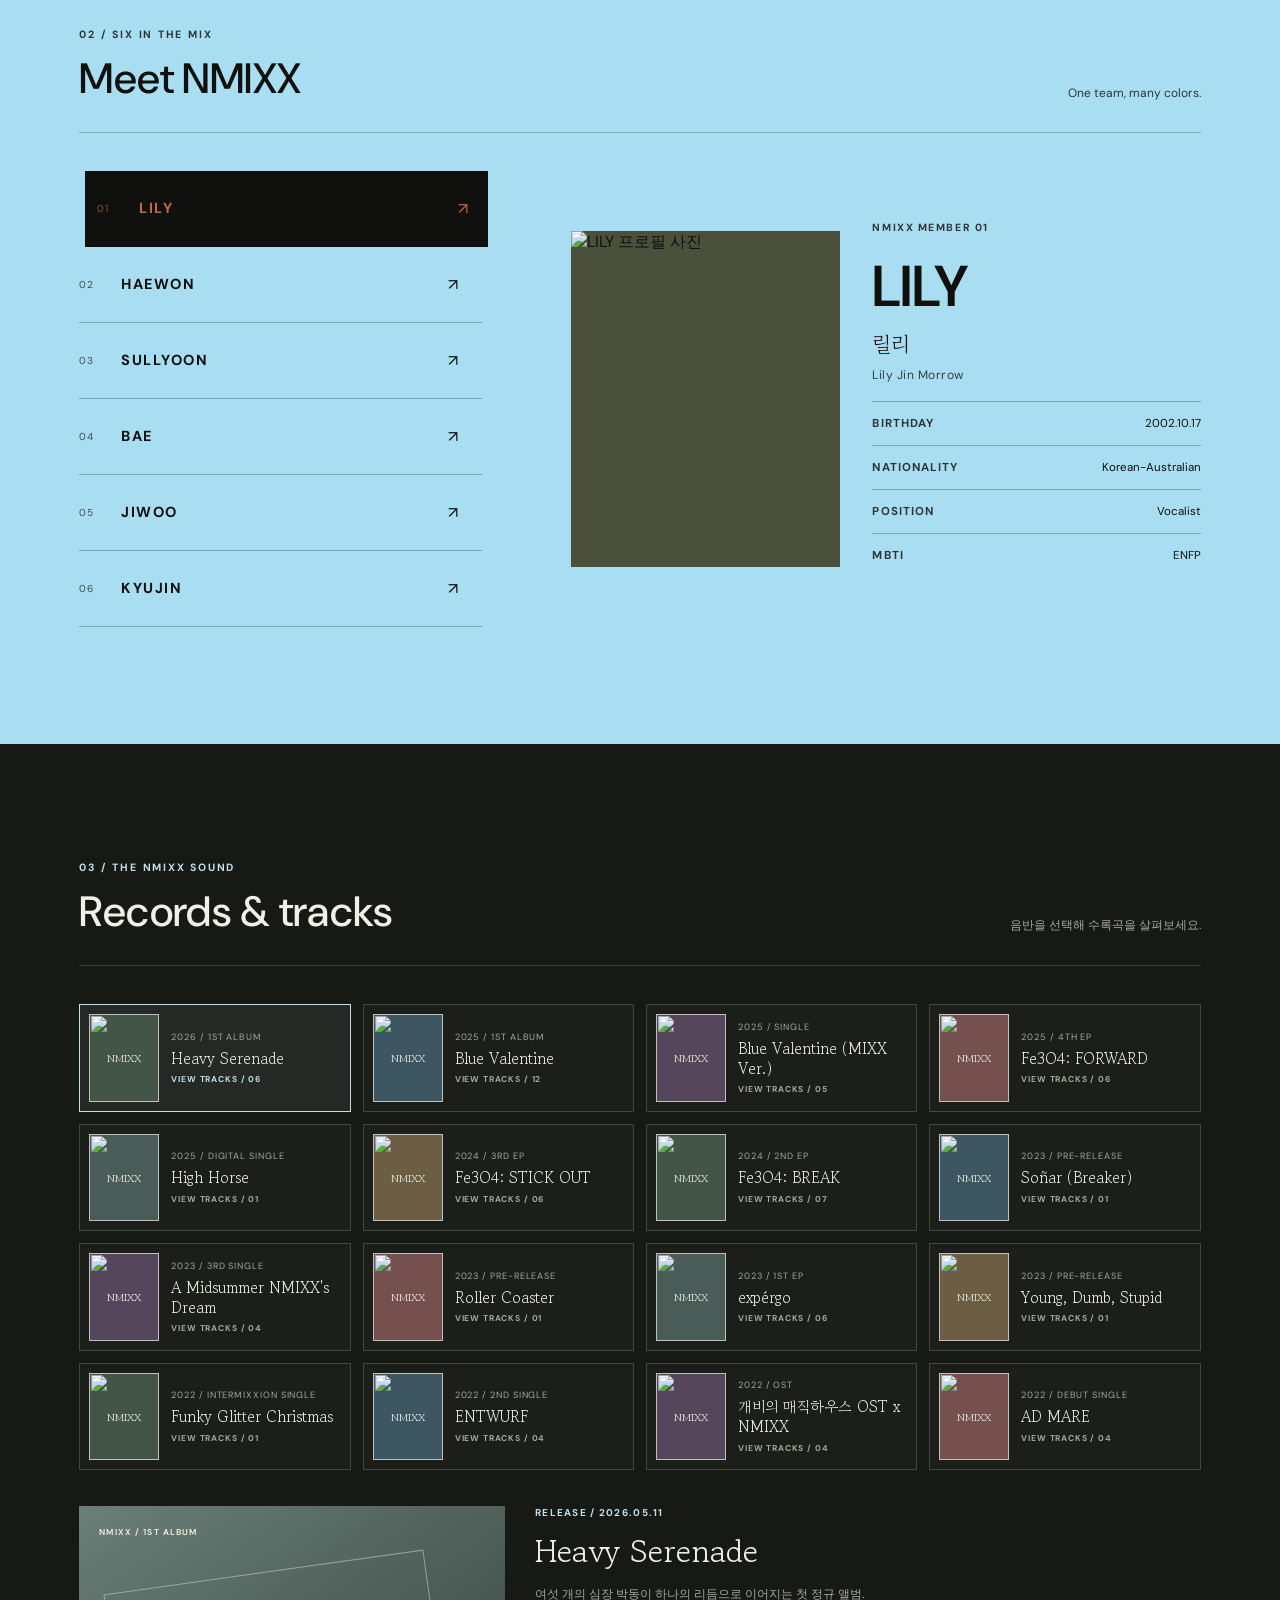
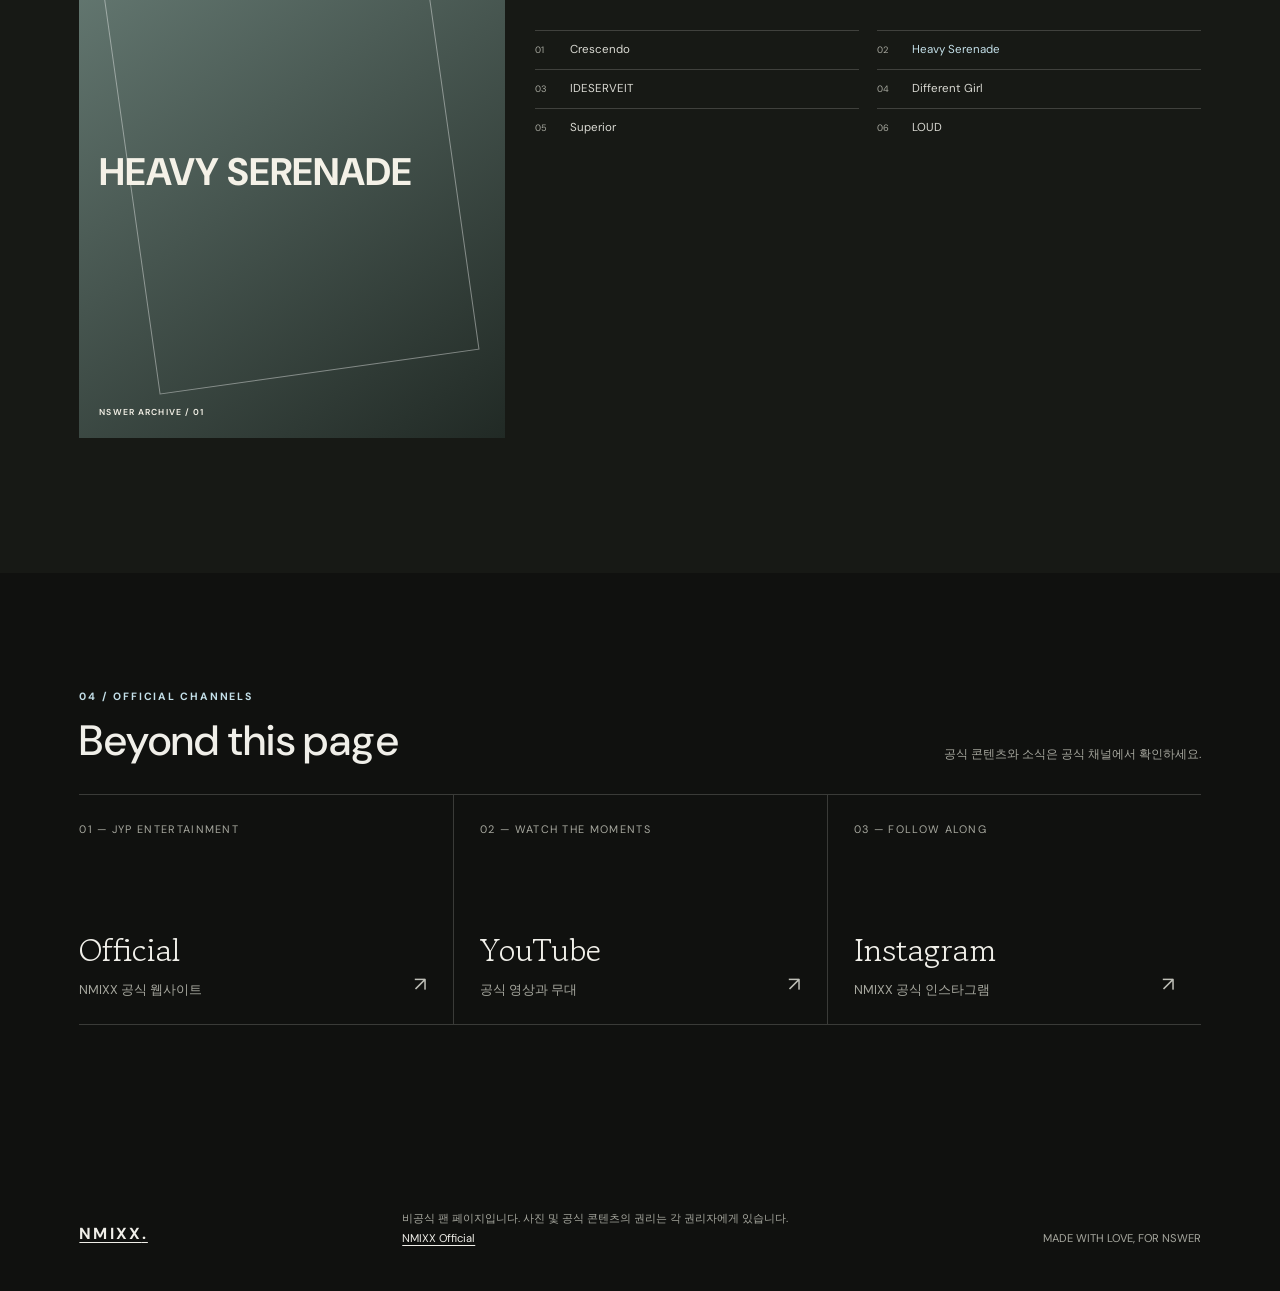
==== commit d7d6cc15: "Add files via upload" ====
--- a/nmixx/index.html
+++ b/nmixx/index.html
@@ -47,9 +47,17 @@
       </div>
     </section>
 
+    <section class="intro" id="story">
+      <div class="intro-index reveal"><span>01 / A PLACE TO RETURN</span>FOR NSWER, WITH LOVE</div>
+      <div class="intro-copy reveal">
+        <h2>각자의 색으로 빛나고,<br><em>함께일 때 더 선명해지는</em><br>여섯 개의 이야기.</h2>
+        <p class="intro-note">NMIXX와 NSWER가 함께 만들어가는 순간들을 모아두는 작은 아카이브입니다.</p>
+      </div>
+    </section>
+
     <section class="members" id="members">
       <div class="section-heading reveal">
-        <div><p>01 / SIX IN THE MIX</p><h2>Meet NMIXX</h2></div>
+        <div><p>02 / SIX IN THE MIX</p><h2>Meet NMIXX</h2></div>
         <span>One team, many colors.</span>
       </div>
       <div class="member-explorer reveal">
@@ -79,18 +87,10 @@
       </div>
     </section>
 
-    <section class="intro" id="story">
-      <div class="intro-index reveal"><span>02 / A PLACE TO RETURN</span>FOR NSWER, WITH LOVE</div>
-      <div class="intro-copy reveal">
-        <h2>각자의 색으로 빛나고,<br><em>함께일 때 더 선명해지는</em><br>여섯 개의 이야기.</h2>
-        <p class="intro-note">NMIXX와 NSWER가 함께 만들어가는 순간들을 모아두는 작은 아카이브입니다.</p>
-      </div>
-    </section>
-
 
     <section class="archive music-section" id="music">
       <div class="section-heading reveal">
-        <div><p>04 / THE NMIXX SOUND</p><h2>Records & tracks</h2></div>
+        <div><p>03 / THE NMIXX SOUND</p><h2>Records & tracks</h2></div>
         <span>음반을 선택해 수록곡을 살펴보세요.</span>
       </div>
       <div class="album-browser reveal">
@@ -114,7 +114,7 @@
 
     <section class="archive official-section" id="official">
       <div class="section-heading reveal">
-        <div><p>05 / OFFICIAL CHANNELS</p><h2>Beyond this page</h2></div>
+        <div><p>04 / OFFICIAL CHANNELS</p><h2>Beyond this page</h2></div>
         <span>공식 콘텐츠와 소식은 공식 채널에서 확인하세요.</span>
       </div>
       <div class="archive-grid">
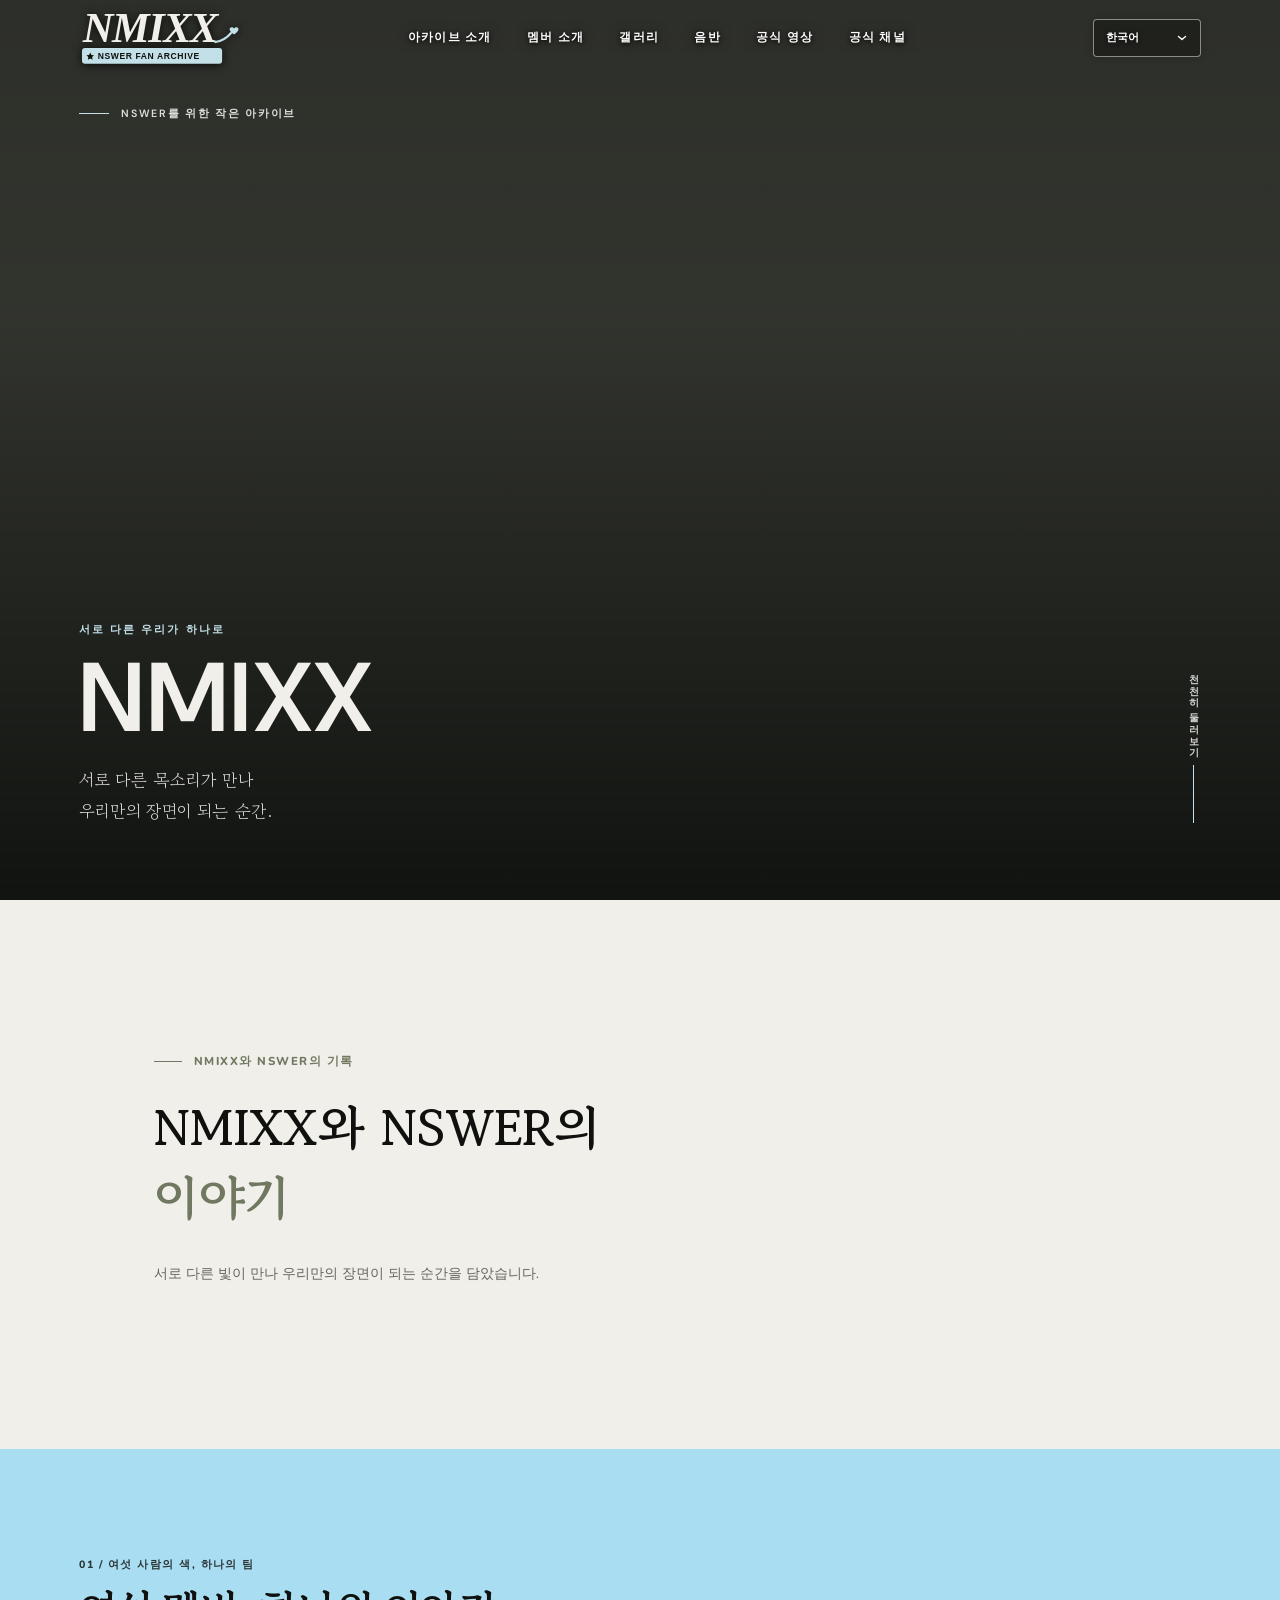
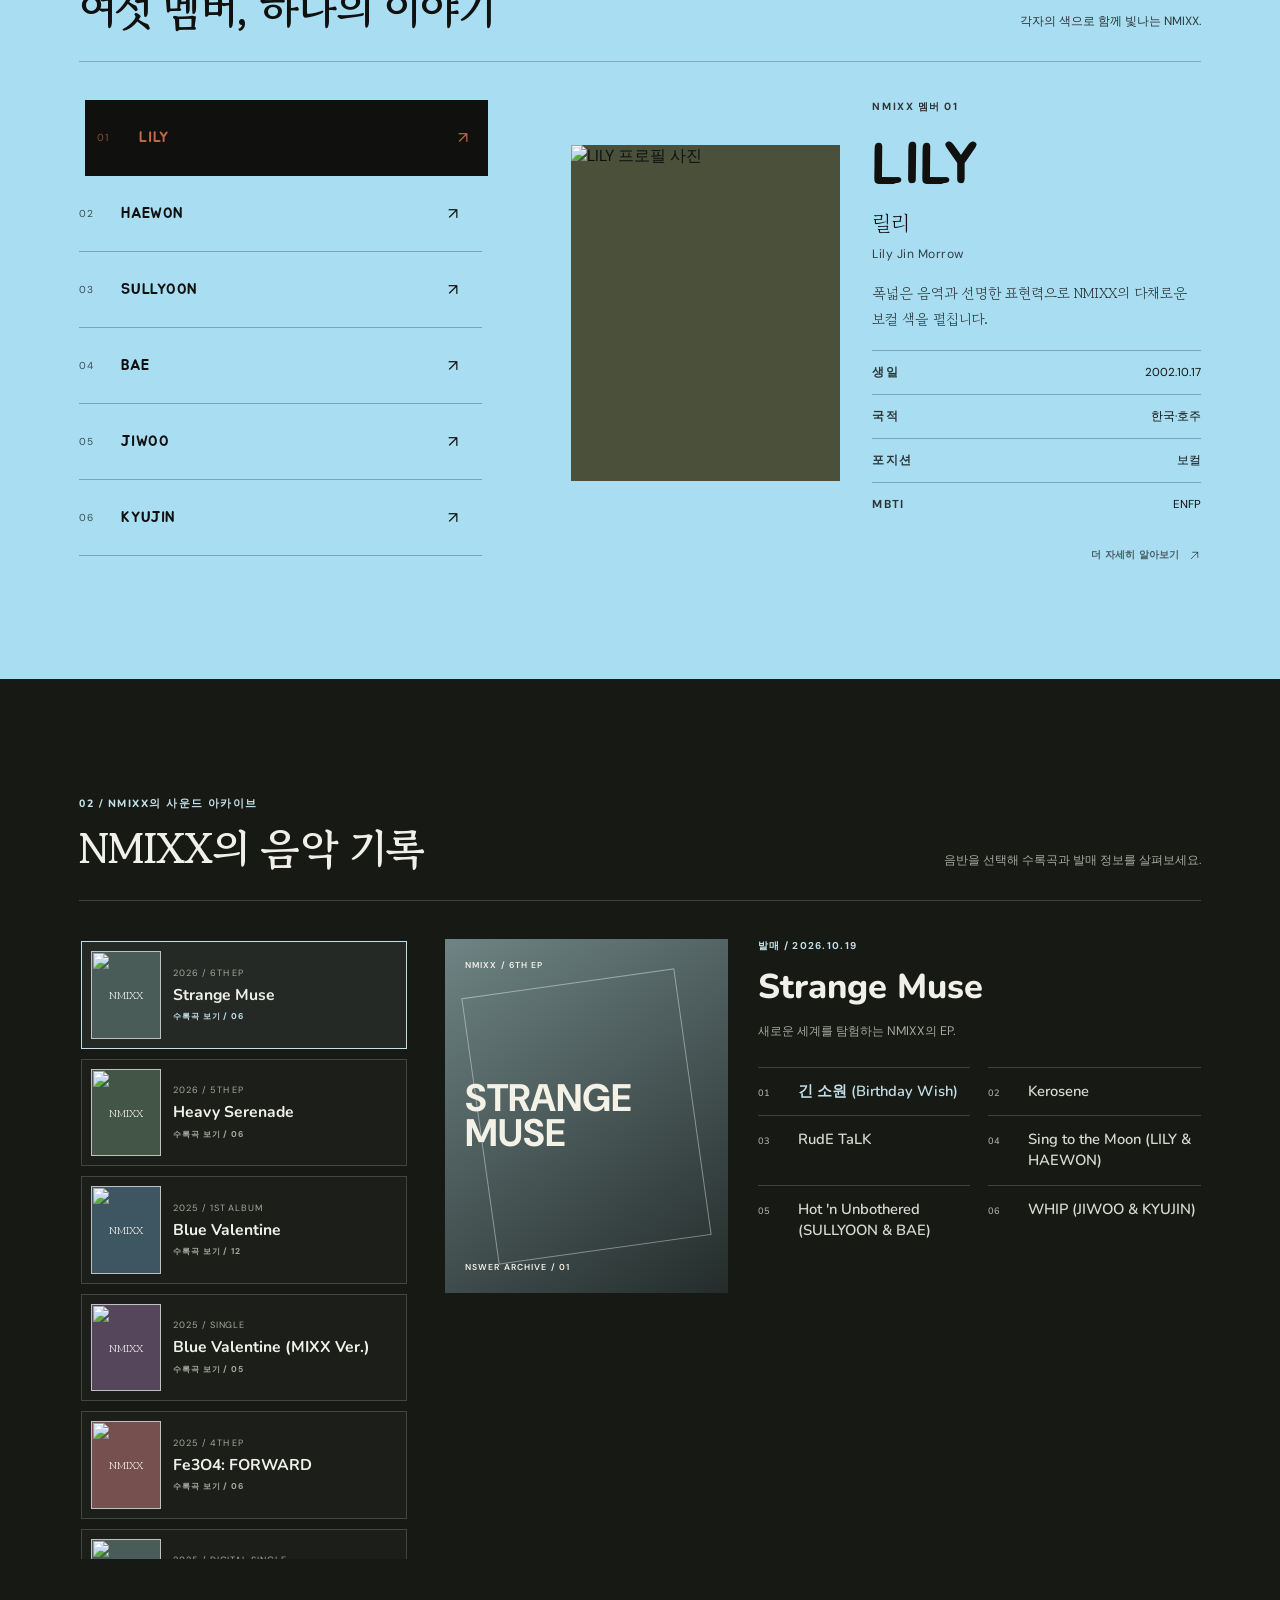
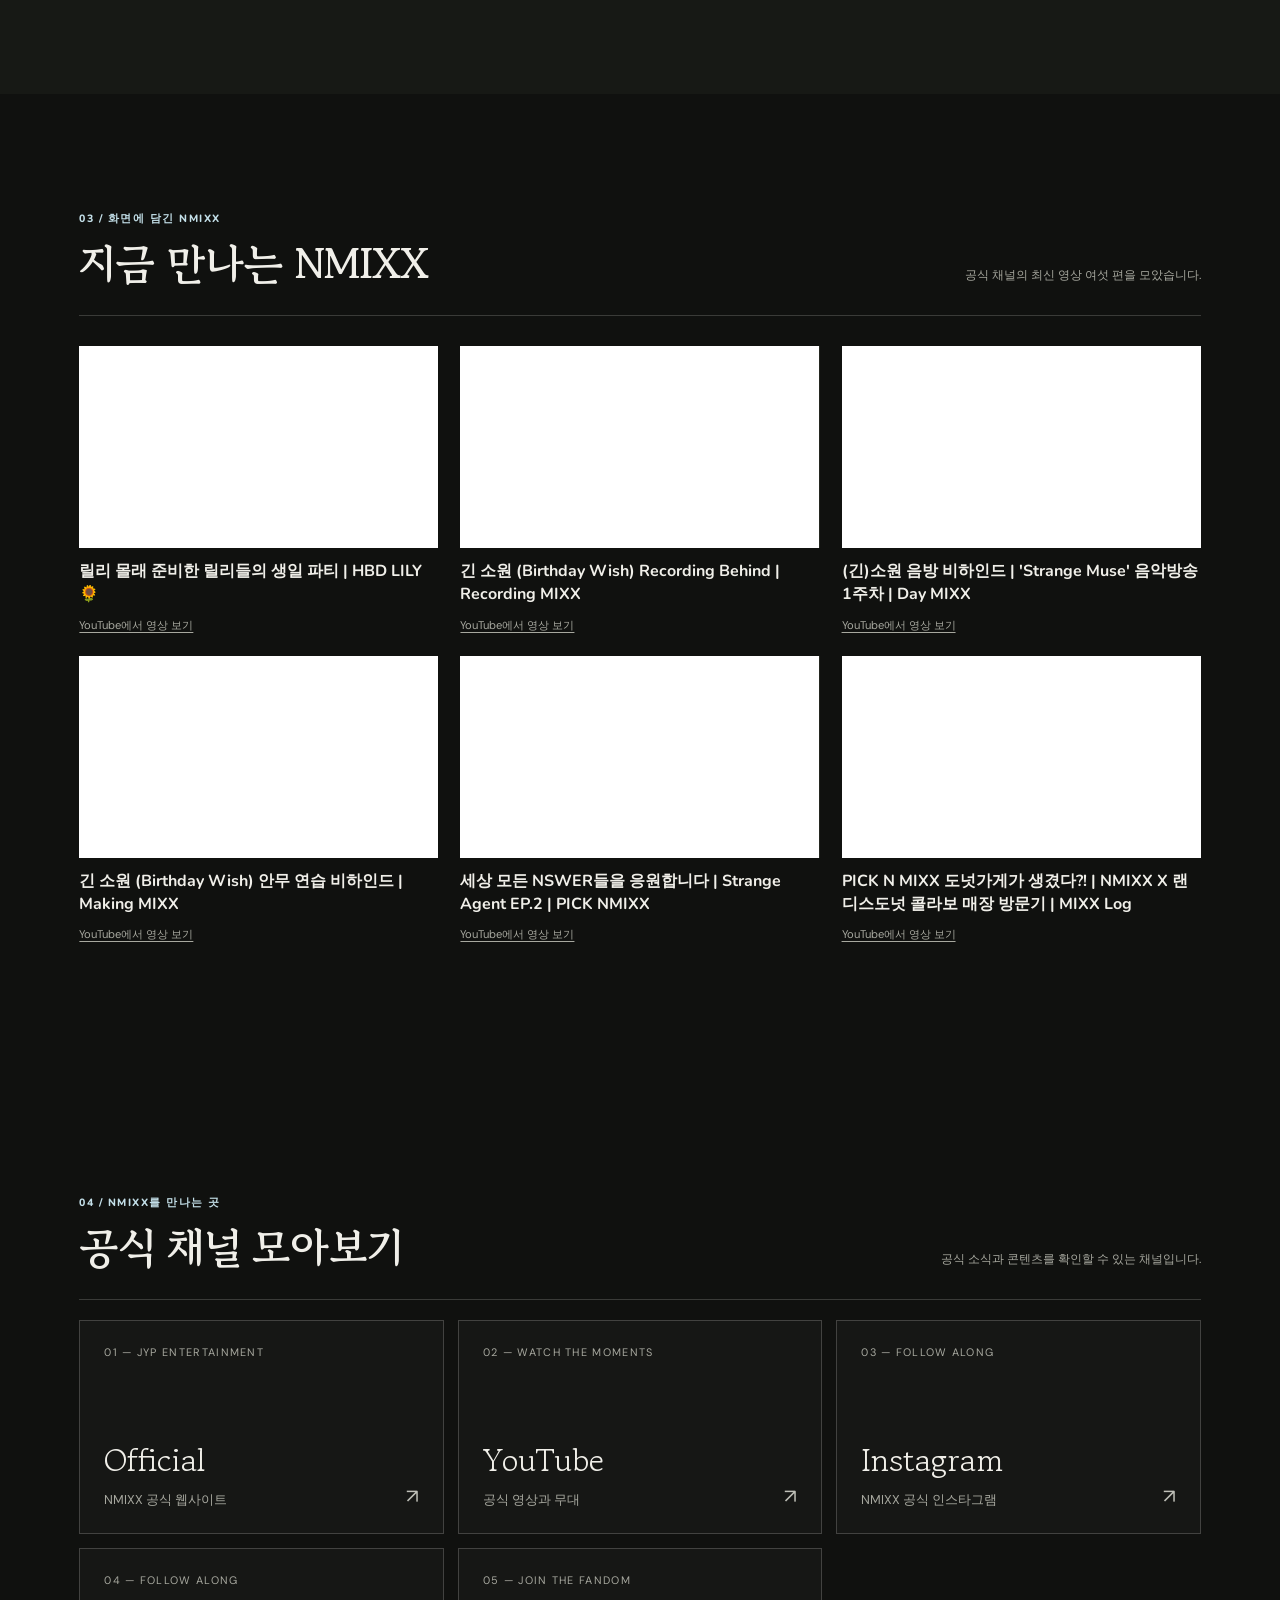
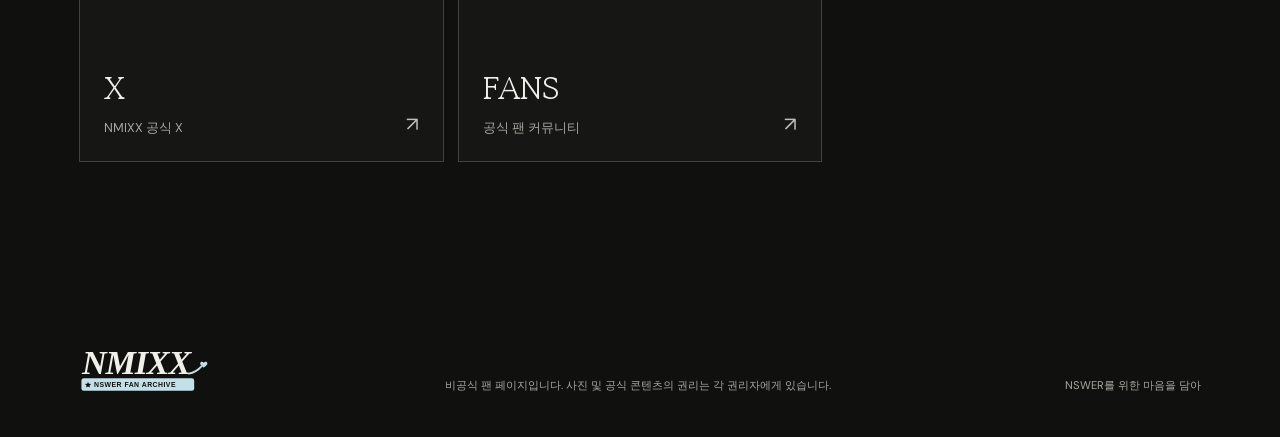
==== commit b64efed8: "Add files via upload" ====
--- a/nmixx/index.html
+++ b/nmixx/index.html
@@ -4,64 +4,82 @@
   <meta charset="utf-8">
   <meta name="viewport" content="width=device-width, initial-scale=1">
   <meta name="theme-color" content="#10110f">
-  <meta name="description" content="NMIXX와 NSWER의 순간을 모으는 비공식 팬 페이지.">
-  <title>NMIXX — A little archive for NSWER</title>
+  <meta name="description" content="NMIXX와 NSWER의 순간을 모으는 비공식 팬 페이지." data-i18n-content="site.description">
+  <title data-i18n="site.title">NMIXX — A little archive for NSWER</title>
+  <link rel="icon" href="nmixx-icon.svg" type="image/svg+xml">
   <link rel="preconnect" href="https://fonts.googleapis.com">
   <link rel="preconnect" href="https://fonts.gstatic.com" crossorigin>
-  <link href="https://fonts.googleapis.com/css2?family=DM+Sans:wght@400;500;600;700&family=Gowun+Batang:wght@400;700&display=swap" rel="stylesheet">
+  <link href="https://fonts.googleapis.com/css2?family=Caveat:wght@500;600;700&family=DM+Sans:wght@400;500;600;700&family=Gowun+Batang:wght@400;700&family=Jua&family=Nunito:wght@500;600;700;800&display=swap" rel="stylesheet">
   <link rel="stylesheet" href="css/site.css">
 </head>
 <body>
   <header class="site-header" id="site-header">
-    <a class="wordmark" href="#top" aria-label="NMIXX 홈">NMIXX<span>.</span></a>
-    <nav class="desktop-nav" aria-label="주요 메뉴">
-      <a href="#members">Meet NMIXX</a>
-      <a href="gallery.html">Gallery</a>
-      <a href="#music">Music</a>
-      <a href="#story">Our story</a>
-      <a href="#official">Official links</a>
+    <a class="wordmark" href="#top" aria-label="NMIXX 홈" data-i18n-aria="site.home"><img src="nmixx-wordmark.svg" alt=""></a>
+    <nav class="desktop-nav" aria-label="주요 메뉴" data-i18n-aria="nav.label">
+      <a href="#story" data-i18n="nav.story">Our story</a>
+      <a href="#members" data-i18n="nav.members">Meet NMIXX</a>
+      <a href="gallery.html" data-i18n="nav.gallery">Gallery</a>
+      <a href="#music" data-i18n="nav.music">Music</a>
+      <a href="#videos" data-i18n="nav.videos">공식 영상</a>
+      <a href="#official" data-i18n="nav.official">Official links</a>
     </nav>
+    <div class="language-picker" data-language-picker>
+      <span class="visually-hidden" data-i18n="site.language">언어 선택</span>
+      <button class="language-trigger" type="button" data-language-trigger aria-haspopup="listbox" aria-expanded="false" aria-controls="language-menu" aria-label="언어 선택" data-i18n-aria="site.language">
+        <span data-language-current>한국어</span>
+        <svg aria-hidden="true" viewBox="0 0 12 12" focusable="false"><path d="m2.5 4.5 3.5 3 3.5-3"/></svg>
+      </button>
+      <div class="language-menu" id="language-menu" role="listbox" aria-label="언어 선택" data-i18n-aria="site.language" hidden>
+        <button class="language-option" type="button" role="option" tabindex="-1" data-language-option="ko" data-language-name="한국어" aria-selected="true"><span class="language-option-code">KO</span><span class="language-option-name">한국어</span><svg aria-hidden="true" viewBox="0 0 16 16" focusable="false"><path d="m3 8 3 3 7-7"/></svg></button>
+        <button class="language-option" type="button" role="option" tabindex="-1" data-language-option="en" data-language-name="English" aria-selected="false"><span class="language-option-code">EN</span><span class="language-option-name">English</span><svg aria-hidden="true" viewBox="0 0 16 16" focusable="false"><path d="m3 8 3 3 7-7"/></svg></button>
+        <button class="language-option" type="button" role="option" tabindex="-1" data-language-option="ja" data-language-name="日本語" aria-selected="false"><span class="language-option-code">JA</span><span class="language-option-name">日本語</span><svg aria-hidden="true" viewBox="0 0 16 16" focusable="false"><path d="m3 8 3 3 7-7"/></svg></button>
+      </div>
+    </div>
     <button class="menu-toggle" type="button" aria-expanded="false" aria-controls="mobile-nav">
-      <span class="menu-icon" aria-hidden="true"><i></i><i></i></span>
-      <span class="menu-label">Menu</span>
+      <span class="menu-icon" aria-hidden="true"><i></i><i></i><i></i></span>
+      <span class="menu-label visually-hidden" data-i18n="menu.open">Menu</span>
     </button>
-    <nav class="mobile-nav" id="mobile-nav" aria-label="모바일 메뉴" inert>
-      <a href="#members">Meet NMIXX</a>
-      <a href="gallery.html">Gallery</a>
-      <a href="#music">Music</a>
-      <a href="#story">Our story</a>
-      <a href="#official">Official links</a>
+    <nav class="mobile-nav" id="mobile-nav" aria-label="모바일 메뉴" data-i18n-aria="nav.mobileLabel" inert>
+      <a href="#story" data-i18n="nav.story">Our story</a>
+      <a href="#members" data-i18n="nav.members">Meet NMIXX</a>
+      <a href="gallery.html" data-i18n="nav.gallery">Gallery</a>
+      <a href="#music" data-i18n="nav.music">Music</a>
+      <a href="#videos" data-i18n="nav.videos">공식 영상</a>
+      <a href="#official" data-i18n="nav.official">Official links</a>
     </nav>
   </header>
 
   <main id="top">
+    <!-- 첫 로드와 브라우저 방문 기록에서 페이지를 복원할 때 히어로 문구를 애니메이션합니다. -->
     <section class="hero" aria-labelledby="hero-title">
-      <p class="hero-topline">A little archive for NSWER</p>
+      <p class="hero-topline" data-i18n="hero.topline">A little archive for NSWER</p>
       <div class="hero-content">
         <div class="hero-copy">
-          <p class="eyebrow">The many, the one</p>
+          <p class="eyebrow" data-i18n="hero.eyebrow">The many, the one</p>
           <h1 id="hero-title">NMIXX</h1>
-          <p class="hero-subtitle">서로 다른 목소리가 만나<br>우리만의 장면이 되는 순간.</p>
+          <p class="hero-subtitle" data-i18n="hero.subtitle">서로 다른 목소리가 만나<br>우리만의 장면이 되는 순간.</p>
         </div>
-        <span class="scroll-cue" aria-hidden="true">SCROLL TO DISCOVER</span>
+        <span class="scroll-cue" aria-hidden="true" data-i18n="hero.scroll">SCROLL TO DISCOVER</span>
       </div>
     </section>
 
+    <!-- 챕터 번호 없이 사이트의 목적을 소개하는 인트로입니다. -->
     <section class="intro" id="story">
-      <div class="intro-index reveal"><span>01 / A PLACE TO RETURN</span>FOR NSWER, WITH LOVE</div>
       <div class="intro-copy reveal">
-        <h2>각자의 색으로 빛나고,<br><em>함께일 때 더 선명해지는</em><br>여섯 개의 이야기.</h2>
-        <p class="intro-note">NMIXX와 NSWER가 함께 만들어가는 순간들을 모아두는 작은 아카이브입니다.</p>
+        <p class="intro-kicker" data-i18n="story.kicker">NMIXX와 NSWER의 기록</p>
+        <h2 data-i18n="story.heading">각자의 색으로 빛나고,<br><em>함께일 때 더 선명해지는</em><br>여섯 개의 이야기.</h2>
+        <p class="intro-note" data-i18n="story.note">NMIXX와 NSWER가 함께 만들어가는 순간들을 모아두는 작은 아카이브입니다.</p>
       </div>
     </section>
 
+    <!-- 멤버 카드는 member-data.js에서 정보를 가져오며 멤버 ID를 사용해 member.html로 이동합니다. -->
     <section class="members" id="members">
       <div class="section-heading reveal">
-        <div><p>02 / SIX IN THE MIX</p><h2>Meet NMIXX</h2></div>
-        <span>One team, many colors.</span>
+        <div><p data-i18n="members.index">01 / SIX IN THE MIX</p><h2 data-i18n="members.title">여섯 멤버, 하나의 이야기</h2></div>
+        <span data-i18n="members.subtitle">One team, many colors.</span>
       </div>
       <div class="member-explorer reveal">
-        <div class="member-selector" role="group" aria-label="멤버 프로필 선택">
+        <div class="member-selector" role="group" aria-label="멤버 프로필 선택" data-i18n-aria="members.select">
           <button class="member-tab" type="button" data-member="0" aria-pressed="true" aria-controls="member-profile"><span class="member-tab-index">01</span><span class="member-tab-name">LILY</span><span class="member-tab-arrow" aria-hidden="true">↗</span></button>
           <button class="member-tab" type="button" data-member="1" aria-pressed="false" aria-controls="member-profile"><span class="member-tab-index">02</span><span class="member-tab-name">HAEWON</span><span class="member-tab-arrow" aria-hidden="true">↗</span></button>
           <button class="member-tab" type="button" data-member="2" aria-pressed="false" aria-controls="member-profile"><span class="member-tab-index">03</span><span class="member-tab-name">SULLYOON</span><span class="member-tab-arrow" aria-hidden="true">↗</span></button>
@@ -75,57 +93,76 @@
             <p class="member-profile-index" id="member-index">NMIXX MEMBER 01</p>
             <h3 class="member-profile-name" id="member-name">LILY</h3>
             <p class="member-profile-native" id="member-native">릴리</p>
-              <p class="member-profile-real-name" id="member-real-name">LILY</p>
+            <p class="member-profile-real-name" id="member-real-name">Lily Jin Morrow</p>
+            <p class="member-profile-intro" id="member-intro"></p>
             <div class="member-profile-facts">
-              <p class="member-profile-fact"><span>BIRTHDAY</span><time id="member-birthday" datetime="2002-10-17">2002.10.17</time></p>
-              <p class="member-profile-fact"><span>NATIONALITY</span><span id="member-nationality">Korean-Australian</span></p>
-              <p class="member-profile-fact"><span>POSITION</span><span id="member-position">Vocalist · Korean-English</span></p>
-              <p class="member-profile-fact"><span>MBTI</span><span  id="member-mbti">ENFP</span></p>
+              <p class="member-profile-fact"><span data-i18n="member.birthday">생일</span><time id="member-birthday" datetime="2002-10-17">2002.10.17</time></p>
+              <p class="member-profile-fact"><span data-i18n="member.nationality">국적</span><span id="member-nationality">Korean-Australian</span></p>
+              <p class="member-profile-fact"><span data-i18n="member.position">포지션</span><span id="member-position">Vocalist</span></p>
+              <p class="member-profile-fact"><span data-i18n="member.mbti">MBTI</span><span id="member-mbti">ENFP</span></p>
             </div>
+          </div>
+          <a class="member-more-link" id="member-more-link" href="member.html?member=lily"><span data-i18n="members.more">더 자세히 알아보기</span><svg aria-hidden="true" viewBox="0 0 20 20" focusable="false"><path d="M5 15 15 5M7 5h8v8"/></svg></a>
+        </article>
+      </div>
+    </section>
+
+
+    <!-- 앨범, 커버, 수록곡 정보는 album-data.js에서 가져와 화면에 표시합니다. -->
+    <section class="archive music-section" id="music">
+      <div class="section-heading reveal">
+        <div><p data-i18n="music.index">02 / THE NMIXX SOUND</p><h2 data-i18n="music.title">Records & tracks</h2></div>
+        <span data-i18n="music.subtitle">음반을 선택해 수록곡을 살펴보세요.</span>
+      </div>
+      <div class="album-browser reveal">
+        <div class="album-picker" id="album-picker" role="list" aria-label="NMIXX 음반 전체" data-i18n-aria="music.all"></div>
+        <article class="album-detail" aria-live="polite" aria-atomic="true">
+          <div class="album-art album-art--tone-4" id="album-art" aria-label="Strange Muse 앨범 아트">
+            <img class="album-cover-image" id="album-cover-image" src="https://is1-ssl.mzstatic.com/image/thumb/Music211/v4/48/f1/ab/48f1abb9-adb8-1880-f829-1657fff3e7f3/8809928956848_Cover.jpg/1200x1200bb.webp" alt="Strange Muse 앨범 커버">
+            <span class="album-art-overline" id="album-art-overline">NMIXX / 6TH EP</span>
+            <strong id="album-art-title">STRANGE MUSE</strong>
+            <span class="album-art-mark">NSWER ARCHIVE / 01</span>
+          </div>
+          <div class="album-info">
+            <p class="album-info-index" id="album-release">RELEASE / 2026.10.19</p>
+            <h3><a id="album-title" href="https://open.spotify.com/search/NMIXX%20Strange%20Muse" target="_blank" rel="noreferrer">Strange Muse</a></h3>
+            <p id="album-description">새로운 세계를 탐험하는 NMIXX의 EP.</p>
+            <ol class="track-list" id="track-list" aria-label="수록곡" data-i18n-aria="music.tracks"></ol>
           </div>
         </article>
       </div>
     </section>
 
-
-    <section class="archive music-section" id="music">
+    <!-- 공식 영상 썸네일은 YouTube 링크로 연결해 임베드 플레이어 오류를 피합니다. -->
+    <section class="archive video-section" id="videos">
       <div class="section-heading reveal">
-        <div><p>03 / THE NMIXX SOUND</p><h2>Records & tracks</h2></div>
-        <span>음반을 선택해 수록곡을 살펴보세요.</span>
+        <div><p data-i18n="videos.index">03 / LATEST FROM NMIXX</p><h2 data-i18n="videos.title">최근 공식 영상</h2></div>
+        <span data-i18n="videos.subtitle">새 영상은 NMIXX 공식 YouTube에서 확인하세요.</span>
       </div>
-      <div class="album-browser reveal">
-        <div class="album-picker" id="album-picker" role="list" aria-label="NMIXX 음반 전체"></div>
-        <article class="album-detail" aria-live="polite" aria-atomic="true">
-          <div class="album-art album-art--serenade" id="album-art" aria-label="Heavy Serenade 앨범 아트">
-            <img class="album-cover-image" id="album-cover-image" src="https://d1meds70430yck.cloudfront.net/artists/nmixx/albums/1778468916611-2fcfcbe5.jpg" alt="Heavy Serenade 앨범 커버">
-            <span class="album-art-overline" id="album-art-overline">NMIXX / 1ST ALBUM</span>
-            <strong id="album-art-title">HEAVY<br>SERENADE</strong>
-            <span class="album-art-mark">NSWER ARCHIVE / 01</span>
-          </div>
-          <div class="album-info">
-            <p class="album-info-index" id="album-release">RELEASE / 2026.05.11</p>
-            <h3><a id="album-title" href="https://open.spotify.com/search/NMIXX%20Heavy%20Serenade" target="_blank" rel="noreferrer">Heavy Serenade</a></h3>
-            <p id="album-description">여섯 개의 심장 박동이 하나의 리듬으로 이어지는 첫 정규 앨범.</p>
-            <ol class="track-list" id="track-list" aria-label="수록곡"></ol>
-          </div>
-        </article>
-      </div>
+      <div class="video-grid reveal" id="video-grid" aria-live="polite"></div>
     </section>
 
+    <!-- 공식 웹사이트, YouTube, Instagram, X, FANS 링크를 제공합니다. -->
     <section class="archive official-section" id="official">
       <div class="section-heading reveal">
-        <div><p>04 / OFFICIAL CHANNELS</p><h2>Beyond this page</h2></div>
-        <span>공식 콘텐츠와 소식은 공식 채널에서 확인하세요.</span>
+        <div><p data-i18n="official.index">04 / OFFICIAL CHANNELS</p><h2 data-i18n="official.title">공식 채널</h2></div>
+        <span data-i18n="official.subtitle">공식 콘텐츠와 소식은 공식 채널에서 확인하세요.</span>
       </div>
       <div class="archive-grid">
         <a class="archive-link reveal" href="https://nmixx.jype.com/" target="_blank" rel="noreferrer">
-          <span class="archive-number">01 — JYP ENTERTAINMENT</span><span class="archive-name">Official</span><span class="archive-description">NMIXX 공식 웹사이트</span><span class="archive-arrow" aria-hidden="true">↗</span>
+          <span class="archive-number">01 — JYP ENTERTAINMENT</span><span class="archive-name">Official</span><span class="archive-description" data-i18n="official.site">NMIXX 공식 웹사이트</span><span class="archive-arrow" aria-hidden="true">↗</span>
         </a>
         <a class="archive-link reveal" href="https://www.youtube.com/c/NMIXXOfficial" target="_blank" rel="noreferrer">
-          <span class="archive-number">02 — WATCH THE MOMENTS</span><span class="archive-name">YouTube</span><span class="archive-description">공식 영상과 무대</span><span class="archive-arrow" aria-hidden="true">↗</span>
+          <span class="archive-number">02 — WATCH THE MOMENTS</span><span class="archive-name">YouTube</span><span class="archive-description" data-i18n="official.youtube">공식 영상과 무대</span><span class="archive-arrow" aria-hidden="true">↗</span>
         </a>
         <a class="archive-link reveal" href="https://www.instagram.com/nmixx_official/" target="_blank" rel="noreferrer">
-          <span class="archive-number">03 — FOLLOW ALONG</span><span class="archive-name">Instagram</span><span class="archive-description">NMIXX 공식 인스타그램</span><span class="archive-arrow" aria-hidden="true">↗</span>
+          <span class="archive-number">03 — FOLLOW ALONG</span><span class="archive-name">Instagram</span><span class="archive-description" data-i18n="official.instagram">NMIXX 공식 인스타그램</span><span class="archive-arrow" aria-hidden="true">↗</span>
+        </a>
+        <a class="archive-link reveal" href="https://x.com/NMIXX_official" target="_blank" rel="noreferrer">
+          <span class="archive-number">04 — FOLLOW ALONG</span><span class="archive-name">X</span><span class="archive-description" data-i18n="official.x">NMIXX 공식 X</span><span class="archive-arrow" aria-hidden="true">↗</span>
+        </a>
+        <a class="archive-link reveal" href="https://fans.jype.com/" target="_blank" rel="noreferrer">
+          <span class="archive-number">05 — JOIN THE FANDOM</span><span class="archive-name">FANS</span><span class="archive-description" data-i18n="official.fans">공식 팬 커뮤니티</span><span class="archive-arrow" aria-hidden="true">↗</span>
         </a>
       </div>
     </section>
@@ -133,11 +170,17 @@
   </main>
 
   <footer class="site-footer">
-    <a class="footer-mark" href="#top">NMIXX<span>.</span></a>
-    <p>비공식 팬 페이지입니다. 사진 및 공식 콘텐츠의 권리는 각 권리자에게 있습니다.<br><a href="https://nmixx.jype.com/" target="_blank" rel="noreferrer">NMIXX Official</a></p>
-    <p>MADE WITH LOVE, FOR NSWER</p>
+    <a class="footer-mark" href="#top" aria-label="NMIXX 홈" data-i18n-aria="site.home"><img src="nmixx-wordmark.svg" alt=""></a>
+    <p data-i18n="footer.disclaimer">비공식 팬 페이지입니다. 사진 및 공식 콘텐츠의 권리는 각 권리자에게 있습니다.</p>
+    <p data-i18n="footer.signoff">MADE WITH LOVE, FOR NSWER</p>
   </footer>
 
+  <!-- 각 기능의 데이터가 준비되도록 페이지 데이터 스크립트를 site.js보다 먼저 불러옵니다. -->
+  <script src="js/member-data.js" defer></script>
+  <script src="js/gallery-data.js" defer></script>
+  <script src="js/album-data.js" defer></script>
+  <script src="js/video-data.js" defer></script>
+  <script src="js/language-data.js" defer></script>
   <script src="js/site.js" defer></script>
 </body>
 </html>
--- a/nmixx/css/site.css
+++ b/nmixx/css/site.css
@@ -7,8 +7,11 @@
   --line: rgba(240, 239, 233, .19);
   --serif: "Gowun Batang", Georgia, serif;
   --sans: "DM Sans", "Malgun Gothic", sans-serif;
-}
-
+  --round: "Nunito", "Malgun Gothic", sans-serif;
+  --member-name: "Jua", "Nunito", "Malgun Gothic", sans-serif;
+}
+
+/* 전역 기본 스타일과 장식 요소의 텍스트 선택 예외입니다. */
 * { box-sizing: border-box; }
 html { scroll-behavior: smooth; }
 body {
@@ -32,15 +35,38 @@
   min-height: 76px;
   padding: 0 6.2vw;
   color: var(--paper);
+  background: transparent;
+  border-bottom: 1px solid transparent;
+  backdrop-filter: none;
+  transition: background-color .35s ease, border-color .35s ease, backdrop-filter .35s ease;
+}
+.site-header.is-visible,
+.site-header.menu-open {
   background: rgba(16, 17, 15, .9);
-  border-bottom: 1px solid rgba(240, 239, 233, .12);
+  border-bottom-color: rgba(240, 239, 233, .12);
   backdrop-filter: blur(14px);
-  transform: translateY(-105%);
-  transition: transform .45s cubic-bezier(.2,.7,.2,1);
-}
-.site-header.is-visible { transform: translateY(0); }
-.wordmark { font-size: 1.08rem; font-weight: 700; letter-spacing: .12em; }
-.wordmark span { color: var(--acid); }
+}
+.site-header:not(.is-visible):not(.menu-open) .wordmark img { filter: drop-shadow(0 1px 5px rgba(0, 0, 0, .85)); }
+.site-header:not(.is-visible):not(.menu-open) .desktop-nav a,
+.site-header:not(.is-visible):not(.menu-open) .menu-toggle {
+  color: #fff;
+  text-shadow: 0 1px 5px rgba(0, 0, 0, .9), 0 0 12px rgba(0, 0, 0, .55);
+}
+.site-header:not(.is-visible):not(.menu-open) .language-trigger,
+.site-header:not(.is-visible):not(.menu-open) .language-picker.is-open .language-trigger {
+  border-color: rgba(255, 255, 255, .48);
+  background: rgba(10, 11, 10, .36);
+  color: #fff;
+  text-shadow: 0 1px 4px rgba(0, 0, 0, .75);
+  box-shadow: 0 1px 8px rgba(0, 0, 0, .18);
+}
+.site-header:not(.is-visible):not(.menu-open) .language-picker.is-open .language-trigger {
+  border-color: rgba(195, 223, 232, .82);
+  background: rgba(10, 11, 10, .58);
+}
+.site-header:not(.is-visible):not(.menu-open) .language-trigger svg { stroke: #fff; }
+.wordmark { display: inline-flex; flex: 0 0 auto; align-items: center; width: 164px; line-height: 0; }
+.wordmark img { display: block; width: 100%; height: auto; }
 .desktop-nav { display: flex; align-items: center; gap: 2.2rem; }
 .desktop-nav a, .menu-toggle {
   font-size: .72rem;
@@ -50,6 +76,145 @@
 }
 .desktop-nav a { color: #c9c9c2; transition: color .2s; }
 .desktop-nav a:hover, .desktop-nav a:focus-visible { color: var(--acid); }
+.language-picker {
+  position: relative;
+  display: inline-flex;
+  flex: 0 0 auto;
+  align-items: center;
+  margin-left: 1.4rem;
+}
+.language-trigger {
+  display: inline-flex;
+  min-width: 108px;
+  min-height: 38px;
+  align-items: center;
+  justify-content: space-between;
+  gap: 18px;
+  padding: 0 12px;
+  border: 1px solid rgba(240, 239, 233, .2);
+  border-radius: 4px;
+  background: rgba(240, 239, 233, .035);
+  color: #dedfd8;
+  font: 700 .68rem var(--sans);
+  letter-spacing: .025em;
+  cursor: pointer;
+  transition: color .2s, border-color .2s, background .2s, box-shadow .2s;
+}
+.language-trigger:hover,
+.language-picker.is-open .language-trigger {
+  border-color: rgba(195, 223, 232, .62);
+  background: rgba(195, 223, 232, .08);
+  color: #fff;
+}
+.language-trigger:focus-visible { outline: 2px solid var(--acid); outline-offset: 3px; }
+.language-trigger svg { width: 12px; height: 12px; flex: 0 0 auto; fill: none; stroke: var(--acid); stroke-linecap: round; stroke-linejoin: round; stroke-width: 1.4; transition: transform .2s; }
+.language-picker.is-open .language-trigger svg { transform: rotate(180deg); }
+.language-menu {
+  position: absolute;
+  z-index: 20;
+  top: calc(100% + 9px);
+  right: 0;
+  display: grid;
+  width: 190px;
+  gap: 4px;
+  padding: 7px;
+  border: 1px solid rgba(240, 239, 233, .15);
+  border-radius: 7px;
+  background: rgba(20, 22, 19, .98);
+  box-shadow: 0 16px 38px rgba(0, 0, 0, .38);
+  backdrop-filter: blur(16px);
+  transform-origin: top right;
+  animation: language-menu-in .16s ease-out;
+}
+.language-menu[hidden] { display: none; }
+.language-option {
+  display: grid;
+  grid-template-columns: 35px minmax(0, 1fr) 16px;
+  align-items: center;
+  gap: 10px;
+  min-height: 42px;
+  padding: 0 10px;
+  border: 1px solid transparent;
+  border-radius: 4px;
+  background: transparent;
+  color: #c9cac3;
+  text-align: left;
+  cursor: pointer;
+  transition: color .16s, border-color .16s, background .16s, transform .16s;
+}
+.language-option:hover,
+.language-option:focus-visible {
+  border-color: rgba(195, 223, 232, .18);
+  background: rgba(195, 223, 232, .08);
+  color: var(--paper);
+}
+.language-option:focus-visible { outline: 1px solid var(--acid); outline-offset: 1px; }
+.language-option[aria-selected="true"] {
+  border-color: rgba(195, 223, 232, .22);
+  background: rgba(195, 223, 232, .12);
+  color: var(--acid);
+}
+.language-option-code {
+  display: grid;
+  width: 31px;
+  height: 25px;
+  place-items: center;
+  border: 1px solid rgba(240, 239, 233, .14);
+  border-radius: 3px;
+  color: #8e9187;
+  font-size: .58rem;
+  font-weight: 800;
+  letter-spacing: .08em;
+}
+.language-option[aria-selected="true"] .language-option-code {
+  border-color: rgba(195, 223, 232, .42);
+  color: var(--acid);
+}
+.language-option-name { font-size: .76rem; font-weight: 700; }
+.language-option svg { width: 15px; height: 15px; fill: none; stroke: var(--acid); stroke-linecap: round; stroke-linejoin: round; stroke-width: 1.8; opacity: 0; }
+.language-option[aria-selected="true"] svg { opacity: 1; }
+.site-header:not(.is-visible):not(.menu-open) .language-menu {
+  border-color: rgba(255, 255, 255, .3);
+  background: rgba(16, 17, 15, .82);
+  box-shadow: 0 10px 28px rgba(0, 0, 0, .34), 0 1px 8px rgba(255, 255, 255, .08);
+  backdrop-filter: blur(18px);
+}
+.site-header:not(.is-visible):not(.menu-open) .language-option {
+  border-color: rgba(255, 255, 255, .16);
+  background: rgba(255, 255, 255, .055);
+  color: #fff;
+  text-shadow: 0 1px 4px rgba(0, 0, 0, .72);
+}
+.site-header:not(.is-visible):not(.menu-open) .language-option-code {
+  border-color: rgba(255, 255, 255, .32);
+  color: rgba(255, 255, 255, .8);
+}
+.site-header:not(.is-visible):not(.menu-open) .language-option:hover,
+.site-header:not(.is-visible):not(.menu-open) .language-option:focus-visible {
+  border-color: rgba(195, 223, 232, .62);
+  background: rgba(195, 223, 232, .16);
+}
+.site-header:not(.is-visible):not(.menu-open) .language-option[aria-selected="true"] {
+  border-color: rgba(195, 223, 232, .78);
+  background: rgba(195, 223, 232, .2);
+  color: #fff;
+}
+.site-header:not(.is-visible):not(.menu-open) .language-option[aria-selected="true"] .language-option-code {
+  border-color: rgba(195, 223, 232, .7);
+  color: #fff;
+}
+@keyframes language-menu-in { from { opacity: 0; transform: translateY(-4px) scale(.98); } to { opacity: 1; transform: translateY(0) scale(1); } }
+.visually-hidden {
+  position: absolute;
+  width: 1px;
+  height: 1px;
+  padding: 0;
+  overflow: hidden;
+  clip: rect(0, 0, 0, 0);
+  white-space: nowrap;
+  clip-path: inset(50%);
+  border: 0;
+}
 .menu-toggle {
   display: none;
   border: 0;
@@ -84,7 +249,7 @@
 }
 .hero-topline {
   position: absolute;
-  top: 48px;
+  top: 96px;
   left: 6.2vw;
   display: flex;
   align-items: center;
@@ -143,21 +308,20 @@
 .scroll-cue::after { width: 1px; height: 58px; background: var(--acid); content: ""; }
 .intro {
   display: grid;
-  grid-template-columns: minmax(140px, .7fr) minmax(0, 1.3fr);
-  gap: 7vw;
+  grid-template-columns: minmax(0, 1fr);
   padding: 17vh 12vw 18vh;
   background: var(--paper);
   color: var(--ink);
 }
-.intro-index { padding-top: 10px; color: #5e6158; font-size: .7rem; font-weight: 700; letter-spacing: .16em; }
-.intro-index span { display: block; margin-bottom: 16px; color: #8b8d84; }
-.intro-copy { max-width: 760px; }
+.intro-copy { max-width: 900px; }
+.intro-kicker { display: flex; align-items: center; gap: 12px; margin: 0 0 24px; color: #707861; font-family: var(--round); font-size: .72rem; font-weight: 800; letter-spacing: .13em; }
+.intro-kicker::before { width: 28px; height: 1px; background: #707861; content: ""; }
 .intro h2 {
   margin: 0;
   font-family: var(--serif);
   font-size: 3.15rem;
-  font-weight: 400;
-  line-height: 1.48;
+  font-weight: 700;
+  line-height: 1.38;
   word-break: keep-all;
 }
 .intro h2 em { color: #707861; font-style: normal; }
@@ -171,8 +335,8 @@
   padding-bottom: 26px;
   border-bottom: 1px solid var(--line);
 }
-.section-heading p { margin: 0 0 10px; color: var(--acid); font-size: .66rem; font-weight: 700; letter-spacing: .17em; }
-.section-heading h2 { margin: 0; font-size: 2.65rem; font-weight: 500; letter-spacing: .01em; }
+.section-heading p { margin: 0 0 10px; color: var(--acid); font-family: var(--round); font-size: .66rem; font-weight: 800; letter-spacing: .14em; }
+.section-heading h2 { margin: 0; font-family: var(--serif); font-size: 2.65rem; font-weight: 700; letter-spacing: -.025em; line-height: 1.25; }
 .section-heading > span { padding-bottom: 5px; color: var(--muted); font-size: .75rem; }
 .archive-grid { display: grid; grid-template-columns: repeat(3, 1fr); }
 .archive-link {
@@ -191,6 +355,23 @@
 .archive-name { margin: auto 0 8px; font-family: var(--serif); font-size: 2rem; }
 .archive-description { margin: 0; color: var(--muted); font-size: .8rem; }
 .archive-arrow { position: absolute; right: 26px; bottom: 27px; color: #bfc0b8; font-size: 1.25rem; transition: transform .2s, color .2s; }
+.official-section .archive-grid { gap: 14px; padding-top: 20px; }
+.official-section .archive-link {
+  min-height: 214px;
+  padding: 24px;
+  border: 1px solid rgba(240, 239, 233, .2);
+  background: rgba(240, 239, 233, .025);
+  transition: border-color .2s, background .2s, transform .2s;
+}
+.official-section .archive-link + .archive-link { padding-left: 24px; border-left: 1px solid rgba(240, 239, 233, .2); }
+.official-section .archive-link:hover,
+.official-section .archive-link:focus-visible {
+  border-color: rgba(195, 223, 232, .75);
+  background: rgba(195, 223, 232, .06);
+  transform: translateY(-3px);
+}
+.official-section .archive-link:focus-visible { outline: 2px solid var(--acid); outline-offset: 3px; }
+.official-section .archive-arrow { right: 24px; bottom: 24px; }
 
 .gallery-section { padding-top: 11vh; }
 .gallery-page .gallery-section { min-height: 100svh; padding-top: 14vh; }
@@ -257,8 +438,8 @@
 .lightbox-close { position: absolute; top: 8px; right: 10px; z-index: 1; width: 38px; height: 38px; border: 0; background: var(--ink); color: var(--paper); font-size: 1.5rem; cursor: pointer; }
 
 .music-section { background: #171915; }
-.album-browser { display: grid; grid-template-columns: minmax(0, 1fr); gap: 36px; padding-top: 38px; }
-.album-picker { display: grid; grid-template-columns: repeat(4, minmax(0, 1fr)); align-content: start; gap: 12px; }
+.album-browser { display: grid; grid-template-columns: minmax(250px, .75fr) minmax(0, 1.7fr); align-items: start; gap: 32px; padding-top: 38px; }
+.album-picker { display: grid; grid-template-columns: minmax(0, 1fr); align-content: start; gap: 10px; max-height: 620px; padding: 2px 6px 2px 2px; overflow-y: auto; overscroll-behavior: contain; }
 .album-choice {
   display: grid;
   grid-template-columns: 54px minmax(0, 1fr);
@@ -293,18 +474,20 @@
   transition: border-color .2s, background .2s;
 }
 .album-option.is-active { border-color: var(--acid); background: rgba(195,223,232,.08); }
+.album-option:not(.is-active) { transition: transform .24s ease, border-color .24s ease, background .24s ease; }
+.album-option:not(.is-active):hover, .album-option:not(.is-active):focus-within { transform: translateY(-3px); border-color: rgba(195,223,232,.62); background: rgba(195,223,232,.06); }
 .album-option-cover { position: relative; aspect-ratio: 4 / 5; overflow: hidden; background: #273035; }
 .album-option-cover img { display: block; width: 100%; height: 100%; object-fit: cover; }
 .album-option-cover.has-fallback::after { position: absolute; inset: 0; display: grid; place-items: center; padding: 5px; color: var(--paper); content: "NMIXX"; font-family: var(--serif); font-size: .7rem; text-align: center; }
 .album-option-copy { display: grid; gap: 6px; min-width: 0; }
 .album-option-year { color: var(--muted); font-size: .57rem; letter-spacing: .1em; }
-.album-option-name { color: var(--paper); font-family: var(--serif); font-size: .95rem; line-height: 1.3; overflow-wrap: anywhere; }
+.album-option-name { color: var(--paper); font-family: var(--round); font-size: .98rem; font-weight: 700; line-height: 1.3; overflow-wrap: anywhere; }
 button.album-option-name { width: 100%; padding: 0; border: 0; background: transparent; text-align: left; cursor: pointer; }
 .album-option-name:focus-visible { outline: 1px solid var(--acid); outline-offset: 3px; }
 .album-select { justify-self: start; padding: 0; border: 0; background: none; color: var(--muted); font-size: .53rem; font-weight: 700; letter-spacing: .1em; cursor: pointer; }
 .album-select:focus-visible, .album-option.is-active .album-select { color: var(--acid); }
 .album-select:focus-visible { outline: 1px solid var(--acid); outline-offset: 3px; }
-.album-detail { display: grid; grid-template-columns: minmax(190px, .78fr) minmax(0, 1.22fr); align-items: start; gap: 30px; min-width: 0; }
+.album-detail { display: grid; grid-template-columns: minmax(220px, .78fr) minmax(0, 1.22fr); align-items: stretch; gap: 30px; min-width: 0; }
 .album-art {
   position: relative;
   display: flex;
@@ -338,14 +521,15 @@
 .album-art > strong { font-size: 2.4rem; font-weight: 700; line-height: .92; overflow-wrap: anywhere; white-space: pre-line; }
 .album-info { min-width: 0; }
 .album-info-index { margin: 0 0 12px; color: var(--acid); font-size: .62rem; font-weight: 700; letter-spacing: .13em; }
-.album-info h3 { margin: 0; font-family: var(--serif); font-size: 2rem; font-weight: 400; line-height: 1.25; overflow-wrap: anywhere; }
+.album-info h3 { margin: 0; font-family: var(--round); font-size: 2.15rem; font-weight: 800; line-height: 1.25; overflow-wrap: anywhere; }
 .album-info h3 a { color: inherit; text-decoration: none; }
 .album-info h3 a:focus-visible { outline: 2px solid var(--acid); outline-offset: 4px; }
 .album-info > p:not(.album-info-index) { max-width: 420px; margin: 12px 0 24px; color: var(--muted); font-size: .78rem; line-height: 1.8; word-break: keep-all; }
 .track-list { display: grid; grid-template-columns: repeat(2, minmax(0, 1fr)); gap: 0 18px; margin: 0; padding: 0; list-style: none; counter-reset: tracks; }
-.track-list li { display: grid; grid-template-columns: 27px minmax(0, 1fr); gap: 8px; align-items: baseline; min-width: 0; padding: 11px 0; border-top: 1px solid var(--line); counter-increment: tracks; color: #d9d9d2; font-size: .72rem; line-height: 1.4; overflow-wrap: anywhere; }
+.track-list li { display: grid; grid-template-columns: 30px minmax(0, 1fr); gap: 10px; align-items: baseline; min-width: 0; padding: 13px 0; border-top: 1px solid var(--line); counter-increment: tracks; color: #d9d9d2; font-family: var(--round); font-size: .92rem; font-weight: 600; line-height: 1.45; overflow-wrap: anywhere; }
 .track-list li::before { content: counter(tracks, decimal-leading-zero); color: var(--muted); font-size: .58rem; }
 .track-list li.is-title-track { color: var(--acid); }
+.track-list li.track-list-empty { grid-column: 1 / -1; color: var(--muted); font-size: .82rem; font-weight: 400; }
 .track-list li a { display: block; min-width: 0; color: inherit; text-decoration: none; }
 .track-list li a:focus-visible { outline: 1px solid var(--acid); outline-offset: 3px; }
 
@@ -400,27 +584,88 @@
 }
 .member-tab:focus-visible { outline: 2px solid var(--ink); outline-offset: 3px; }
 .member-tab-index { font-size: .63rem; letter-spacing: .1em; opacity: .7; }
-.member-tab-name { font-size: .91rem; font-weight: 700; letter-spacing: .1em; }
+.member-tab-name { font-family: var(--member-name); font-size: .91rem; font-weight: 400; letter-spacing: .04em; }
 .member-tab-arrow { font-size: 1rem; transition: transform .22s ease; }
 .member-tab:hover .member-tab-arrow, .member-tab[aria-pressed="true"] .member-tab-arrow { transform: translateX(4px); }
 .member-profile {
+  position: relative;
   display: grid;
   grid-template-columns: minmax(170px, .82fr) minmax(0, 1fr);
   align-items: center;
   gap: 32px;
   min-width: 0;
+  padding-bottom: 36px;
 }
 .member-image { display: block; width: 100%; aspect-ratio: 4 / 5; object-fit: cover; background: #4b503a; }
 .member-profile-copy { min-width: 0; }
 .member-profile-index { margin: 0 0 24px; color: rgba(16,17,15,.82); font-size: .65rem; font-weight: 700; letter-spacing: .15em; }
-.member-profile-name { margin: 0; font-size: 3.6rem; font-weight: 600; line-height: 1; overflow-wrap: anywhere; }
+.member-profile-name { margin: 0; font-family: var(--member-name); font-size: 3.6rem; font-weight: 400; line-height: 1; overflow-wrap: anywhere; }
 .member-profile-native { margin: 12px 0 0; font-family: var(--serif); font-size: 1.35rem; }
 .member-profile-real-name { margin: 8px 0 0; color: rgba(16,17,15,.78); font-size: .76rem; letter-spacing: .04em; }
 .member-profile-facts { display: grid; gap: 0; margin-top: 18px; }
 .member-profile-fact { display: flex; justify-content: space-between; gap: 16px; margin: 0; padding: 14px 0; border-top: 1px solid rgba(16,17,15,.28); font-size: .72rem; }
 .member-profile-fact span:first-child { color: rgba(16,17,15,.82); font-weight: 700; letter-spacing: .1em; }
 .member-profile-intro { margin: 18px 0 0; color: rgba(16,17,15,.82); font-family: var(--serif); font-size: .9rem; line-height: 1.8; word-break: keep-all; }
-
+.member-more-link {
+  position: absolute;
+  right: 0;
+  bottom: 0;
+  display: inline-flex;
+  align-items: center;
+  gap: 8px;
+  color: rgba(16,17,15,.62);
+  font-size: .64rem;
+  font-weight: 600;
+  letter-spacing: .025em;
+  transition: color .2s, gap .2s;
+}
+.member-more-link svg { width: 13px; height: 13px; flex: 0 0 auto; overflow: visible; fill: none; stroke: currentColor; stroke-linecap: round; stroke-linejoin: round; stroke-width: 1.5; transition: transform .2s; }
+.member-more-link:hover, .member-more-link:focus-visible { gap: 11px; color: var(--ink); }
+.member-more-link:hover svg, .member-more-link:focus-visible svg { transform: translate(2px, -2px); }
+.member-more-link:focus-visible { outline: 1px solid currentColor; outline-offset: 4px; }
+
+/* 공식 영상 썸네일과 제목을 YouTube 링크로 연결해 플레이어 삽입 오류를 방지합니다. */
+.video-grid { display: grid; grid-template-columns: repeat(3, minmax(0, 1fr)); gap: 22px; padding-top: 30px; }
+.video-card { min-width: 0; }
+.video-card iframe { display: block; width: 100%; aspect-ratio: 16 / 9; border: 0; background: #242720; }
+.video-card-link { display: grid; min-height: 120px; padding: 18px; place-items: center; background: #242720; color: var(--paper); text-align: center; }
+.video-card h3 { margin: 12px 0 6px; font-family: var(--round); font-size: 1rem; line-height: 1.45; }
+.video-card a { color: var(--muted); font-size: .7rem; text-decoration: underline; text-underline-offset: 3px; }
+.footer-mark { display: inline-flex; width: 132px; line-height: 0; }
+.footer-mark img { display: block; width: 100%; height: auto; }
+
+/* 멤버 페이지는 공통 프로필 데이터를 재사용하며 상세한 편집형 레이아웃을 적용합니다. */
+.member-detail-section { min-height: 82svh; padding: 145px 10vw 100px; }
+.member-back-link { display: inline-block; margin-bottom: 36px; color: var(--muted); font-size: .74rem; }
+.member-back-link:hover, .member-back-link:focus-visible { color: var(--acid); }
+.member-detail-grid { display: grid; grid-template-columns: minmax(240px, .8fr) minmax(0, 1.2fr); align-items: start; gap: 6vw; max-width: 1160px; margin: 0 auto; }
+.member-detail-image { display: block; width: 100%; max-height: 760px; aspect-ratio: 4 / 5; object-fit: cover; background: #242720; }
+.member-detail-copy { min-width: 0; }
+.member-detail-name { margin: 0; font-family: var(--member-name); font-size: clamp(3rem, 7vw, 6rem); font-weight: 400; line-height: 1; }
+.member-detail-native { margin: 12px 0 0; font-family: var(--serif); font-size: 1.45rem; }
+.member-detail-real-name { margin: 8px 0 0; color: var(--muted); font-size: .8rem; }
+.member-detail-intro { margin: 24px 0; color: #d7d7d0; font-family: var(--serif); font-size: 1.05rem; line-height: 1.9; word-break: keep-all; }
+.member-detail-facts { display: grid; grid-template-columns: repeat(2, minmax(0, 1fr)); gap: 0 24px; margin: 0; }
+.member-detail-facts > div { display: grid; gap: 8px; padding: 16px 0; border-top: 1px solid var(--line); }
+.member-detail-facts dt { color: var(--muted); font-size: .62rem; font-weight: 700; letter-spacing: .12em; }
+.member-detail-facts dd { margin: 0; font-size: .86rem; }
+.member-photo-section { max-width: 1160px; margin: 88px auto 0; }
+.member-photo-heading { display: flex; align-items: baseline; justify-content: space-between; gap: 20px; padding-bottom: 18px; border-bottom: 1px solid var(--line); }
+.member-photo-heading .member-profile-index { margin: 0; color: var(--acid); }
+.member-photo-heading h2 { margin: 0; font-family: var(--round); font-size: 1.25rem; font-weight: 700; }
+.member-photo-grid { display: grid; grid-template-columns: repeat(3, minmax(0, 1fr)); gap: 18px; padding-top: 22px; }
+.member-photo { min-width: 0; margin: 0; }
+.member-photo a { display: block; overflow: hidden; background: #242720; }
+.member-photo img { display: block; width: 100%; aspect-ratio: 4 / 3; object-fit: cover; transition: transform .35s ease, filter .25s ease; }
+.member-photo a:hover img, .member-photo a:focus-visible img { transform: scale(1.035); filter: brightness(.86); }
+.member-photo a:focus-visible { outline: 2px solid var(--acid); outline-offset: 3px; }
+.member-photo figcaption { padding-top: 10px; color: var(--muted); font-family: var(--serif); font-size: .84rem; }
+
+/* 브랜드 표시와 장식용 레이블에만 재사용하는 텍스트 선택 방지 스타일입니다. 본문에는 적용하지 않습니다. */
+.no-select, .wordmark, .footer-mark, .hero-topline, .eyebrow, .scroll-cue, .intro-kicker, .section-heading p, .member-profile-index, .album-art-overline, .album-art-mark {
+  -webkit-user-select: none;
+  user-select: none;
+}
 .site-footer {
   display: flex;
   align-items: end;
@@ -431,20 +676,34 @@
   font-size: .7rem;
   line-height: 1.8;
 }
-.footer-mark { color: var(--paper); font-size: 1rem; font-weight: 700; letter-spacing: .13em; }
+.footer-mark { color: var(--paper); }
 .site-footer p { margin: 0; }
 .site-footer a { color: var(--paper); text-decoration: underline; text-underline-offset: 3px; }
 .reveal { opacity: 0; transform: translateY(24px); transition: opacity .7s ease, transform .7s cubic-bezier(.2,.7,.2,1); }
 .reveal.is-in-view { opacity: 1; transform: translateY(0); }
+.hero-topline, .hero-copy > *, .scroll-cue { opacity: 1; }
+.hero-ready .hero-topline, .hero-ready .hero-copy > *, .hero-ready .scroll-cue { animation: hero-arrive .75s cubic-bezier(.2,.7,.2,1) both; }
+.hero-ready .hero-topline { animation-delay: .08s; }
+.hero-ready .hero-copy > :nth-child(1) { animation-delay: .18s; }
+.hero-ready .hero-copy > :nth-child(2) { animation-delay: .3s; }
+.hero-ready .hero-copy > :nth-child(3) { animation-delay: .42s; }
+.hero-ready .scroll-cue { animation-delay: .55s; }
+@keyframes hero-arrive { from { opacity: 0; transform: translateY(20px); } to { opacity: 1; transform: translateY(0); } }
 
 @media (max-width: 760px) {
   .site-header { min-height: 64px; padding: 0 22px; }
+  .wordmark { width: 116px; }
   .desktop-nav { display: none; }
-  .menu-toggle { display: inline-flex; align-items: center; gap: 10px; padding: 12px 0; font-size: .66rem; }
-  .menu-icon { display: grid; gap: 5px; width: 18px; }
-  .menu-icon i { display: block; height: 1px; background: currentColor; transition: transform .2s; }
-  .menu-toggle[aria-expanded="true"] .menu-icon i:first-child { transform: translateY(3px) rotate(45deg); }
-  .menu-toggle[aria-expanded="true"] .menu-icon i:last-child { transform: translateY(-3px) rotate(-45deg); }
+  .language-picker { order: 1; margin-left: auto; }
+  .menu-toggle { order: 2; margin-left: 10px; }
+  .language-trigger { min-width: 100px; min-height: 36px; padding: 0 10px; }
+  .language-menu { width: 180px; }
+  .menu-toggle { display: inline-flex; width: 40px; height: 40px; align-items: center; justify-content: center; margin-left: 10px; padding: 0; }
+  .menu-icon { display: grid; gap: 4px; width: 24px; }
+  .menu-icon i { display: block; width: 100%; height: 3px; border-radius: 999px; background: currentColor; transition: transform .24s ease, opacity .16s ease; }
+  .menu-toggle[aria-expanded="true"] .menu-icon i:first-child { transform: translateY(7px) rotate(45deg); }
+  .menu-toggle[aria-expanded="true"] .menu-icon i:nth-child(2) { transform: scaleX(0); opacity: 0; }
+  .menu-toggle[aria-expanded="true"] .menu-icon i:last-child { transform: translateY(-7px) rotate(-45deg); }
   .mobile-nav {
     position: absolute;
     inset: 64px 0 auto;
@@ -456,22 +715,23 @@
     max-height: 0;
     transition: max-height .3s ease, padding .3s ease;
   }
-  .mobile-nav.is-open { max-height: 340px; padding: 8px 22px 20px; }
+  .mobile-nav.is-open { max-height: 390px; padding: 8px 22px 20px; }
   .mobile-nav a { padding: 13px 0; border-top: 1px solid var(--line); color: #d3d3cb; font-size: .74rem; letter-spacing: .08em; }
   .hero { min-height: 620px; height: 100svh; max-height: 920px; }
   .hero::before {
     background-image: url("https://d1meds70430yck.cloudfront.net/images/2026/09/30/gAAAAABqvIeXqddbfvSoG50ZqBBJu84pTSoM2ujSBKNfVXCbJpQa1Ip3KAnRwAHRNyABldLEQdpBncDLPQH21VVjtwwZZ7HBP79kBayVY1C6tO9GMSvXE7p22eyqiHouS1Ae8-oR4WWJKhJ96erf85F8vFxj3LeA3A%3D%3D/d5caa90fa546cc03b271c3b1a1df7765ea4291bf.jpg");
     background-position: center top;
   }
-  .hero-topline { top: 30px; left: 22px; font-size: .58rem; }
+  .hero-topline { top: 82px; left: 22px; font-size: .58rem; }
   .hero-content { grid-template-columns: 1fr; padding: 0 22px 9vh; }
   h1 { font-size: 4.1rem; }
   .hero-subtitle { max-width: 300px; margin-top: 16px; font-size: .96rem; }
   .scroll-cue { position: absolute; right: 23px; bottom: 9vh; font-size: .55rem; }
   .scroll-cue::after { height: 42px; }
-  .intro { grid-template-columns: 1fr; gap: 38px; padding: 12vh 22px 13vh; }
-  .intro h2 { font-size: 2.15rem; }
-  .intro-note { margin-top: 20px; font-size: .82rem; }
+  .intro { grid-template-columns: minmax(0, 1fr); gap: 38px; padding: 12vh 22px 13vh; }
+  .intro-copy { min-width: 0; }
+  .intro h2 { font-size: 2.15rem; word-break: normal; overflow-wrap: anywhere; }
+  .intro-note { max-width: 100%; margin-top: 20px; font-size: .82rem; }
   .archive { padding: 10vh 22px 12vh; }
   .section-heading { align-items: start; flex-direction: column; gap: 14px; }
   .section-heading h2 { font-size: 2rem; }
@@ -479,6 +739,10 @@
   .archive-grid { grid-template-columns: 1fr; }
   .archive-link { min-height: 164px; padding: 20px 34px 20px 0; }
   .archive-link + .archive-link { padding-left: 0; border-left: 0; }
+  .official-section .archive-grid { gap: 10px; padding-top: 16px; }
+  .official-section .archive-link,
+  .official-section .archive-link + .archive-link { min-height: 150px; padding: 18px; border: 1px solid rgba(240, 239, 233, .2); }
+  .official-section .archive-arrow { right: 18px; bottom: 18px; }
   .archive-name { font-size: 1.7rem; }
   .archive-arrow { right: 3px; bottom: 22px; }
   .members { padding: 10vh 22px 11vh; }
@@ -494,14 +758,24 @@
   .member-profile-real-name { margin-top: 6px; font-size: .68rem; }
   .member-profile-facts { margin-top: 12px; }
   .member-profile-fact { flex-direction: column; gap: 6px; padding: 9px 0; font-size: .68rem; }
-  .member-profile-intro { margin-top: 12px; font-size: .78rem; }
+  .member-profile-intro { margin-top: 12px; font-size: .78rem; word-break: normal; overflow-wrap: anywhere; }
+  .member-detail-section { padding: 105px 22px 70px; }
+  .member-detail-grid { grid-template-columns: 1fr; gap: 30px; }
+  .member-detail-image { max-height: 68svh; }
+  .member-detail-name { font-size: 3.6rem; }
+  .member-detail-intro { margin: 18px 0; font-size: .92rem; }
+  .member-detail-facts { gap: 0 14px; }
+  .member-photo-section { margin-top: 58px; }
+  .member-photo-heading h2 { font-size: 1rem; }
+  .member-photo-grid { grid-template-columns: repeat(2, minmax(0, 1fr)); gap: 14px 10px; }
+  .member-photo figcaption { font-size: .75rem; }
   .gallery-toolbar { align-items: start; flex-direction: column; gap: 14px; }
   .gallery-grid { grid-template-columns: repeat(2, minmax(0, 1fr)); gap: 24px 12px; }
   .gallery-item--wide { grid-column: span 2; }
   .gallery-item figcaption strong { font-size: .95rem; }
   .gallery-lightbox { width: calc(100% - 20px); padding: 12px; }
   .album-browser { grid-template-columns: minmax(0, 1fr); gap: 26px; padding-top: 28px; }
-  .album-picker { grid-template-columns: repeat(2, minmax(0, 1fr)); gap: 8px; }
+  .album-picker { grid-template-columns: repeat(2, minmax(0, 1fr)); gap: 8px; max-height: none; overflow: visible; }
   .album-option { grid-template-columns: 48px minmax(0, 1fr); gap: 8px; padding: 7px; }
   .album-option-name { font-size: .78rem; }
   .album-option-year { font-size: .51rem; }
@@ -510,14 +784,15 @@
   .album-choice > span:first-child { grid-row: auto; }
   .album-choice strong { font-size: .9rem; }
   .album-choice:hover, .album-choice:focus-visible, .album-choice[aria-pressed="true"] { padding-left: 10px; }
-  .album-detail { grid-template-columns: minmax(105px, .72fr) minmax(0, 1.28fr); gap: 14px; }
-  .album-art { padding: 11px; }
+  .album-detail { grid-template-columns: minmax(0, 1fr); gap: 20px; }
+  .album-art { width: 100%; aspect-ratio: 1 / 1; padding: 16px; }
   .album-art > strong { font-size: 1.25rem; }
   .album-art-overline, .album-art-mark { font-size: .43rem; }
-  .album-info h3 { font-size: 1.45rem; }
-  .album-info > p:not(.album-info-index) { margin: 8px 0 16px; font-size: .72rem; }
-  .track-list { grid-template-columns: 1fr; }
-  .track-list li { padding: 8px 0; font-size: .68rem; }
+  .album-info h3 { font-size: clamp(1.45rem, 7vw, 2rem); }
+  .album-info > p:not(.album-info-index) { margin: 8px 0 16px; font-size: .78rem; }
+  .track-list { grid-template-columns: repeat(2, minmax(0, 1fr)); gap: 0 14px; }
+  .track-list li { padding: 9px 0; font-size: .77rem; }
+  .video-grid { grid-template-columns: 1fr; gap: 24px; }
   .site-footer { align-items: start; flex-direction: column; padding: 34px 22px; }
 }
 
@@ -525,4 +800,12 @@
   *, *::before, *::after { scroll-behavior: auto !important; transition-duration: .01ms !important; animation-duration: .01ms !important; }
   .hero::before { transform: translate3d(0, 18vh, 0) scale(1.04); }
   .reveal { opacity: 1; transform: none; }
-}
+  .hero-topline, .hero-copy > *, .scroll-cue { opacity: 1; animation: none !important; }
+}
+
+@media (max-width: 360px) {
+  .site-header { padding: 0 16px; }
+  .wordmark { width: 108px; }
+  .language-trigger { min-width: 92px; padding: 0 8px; }
+  .menu-toggle { gap: 8px; margin-left: 8px; }
+}
